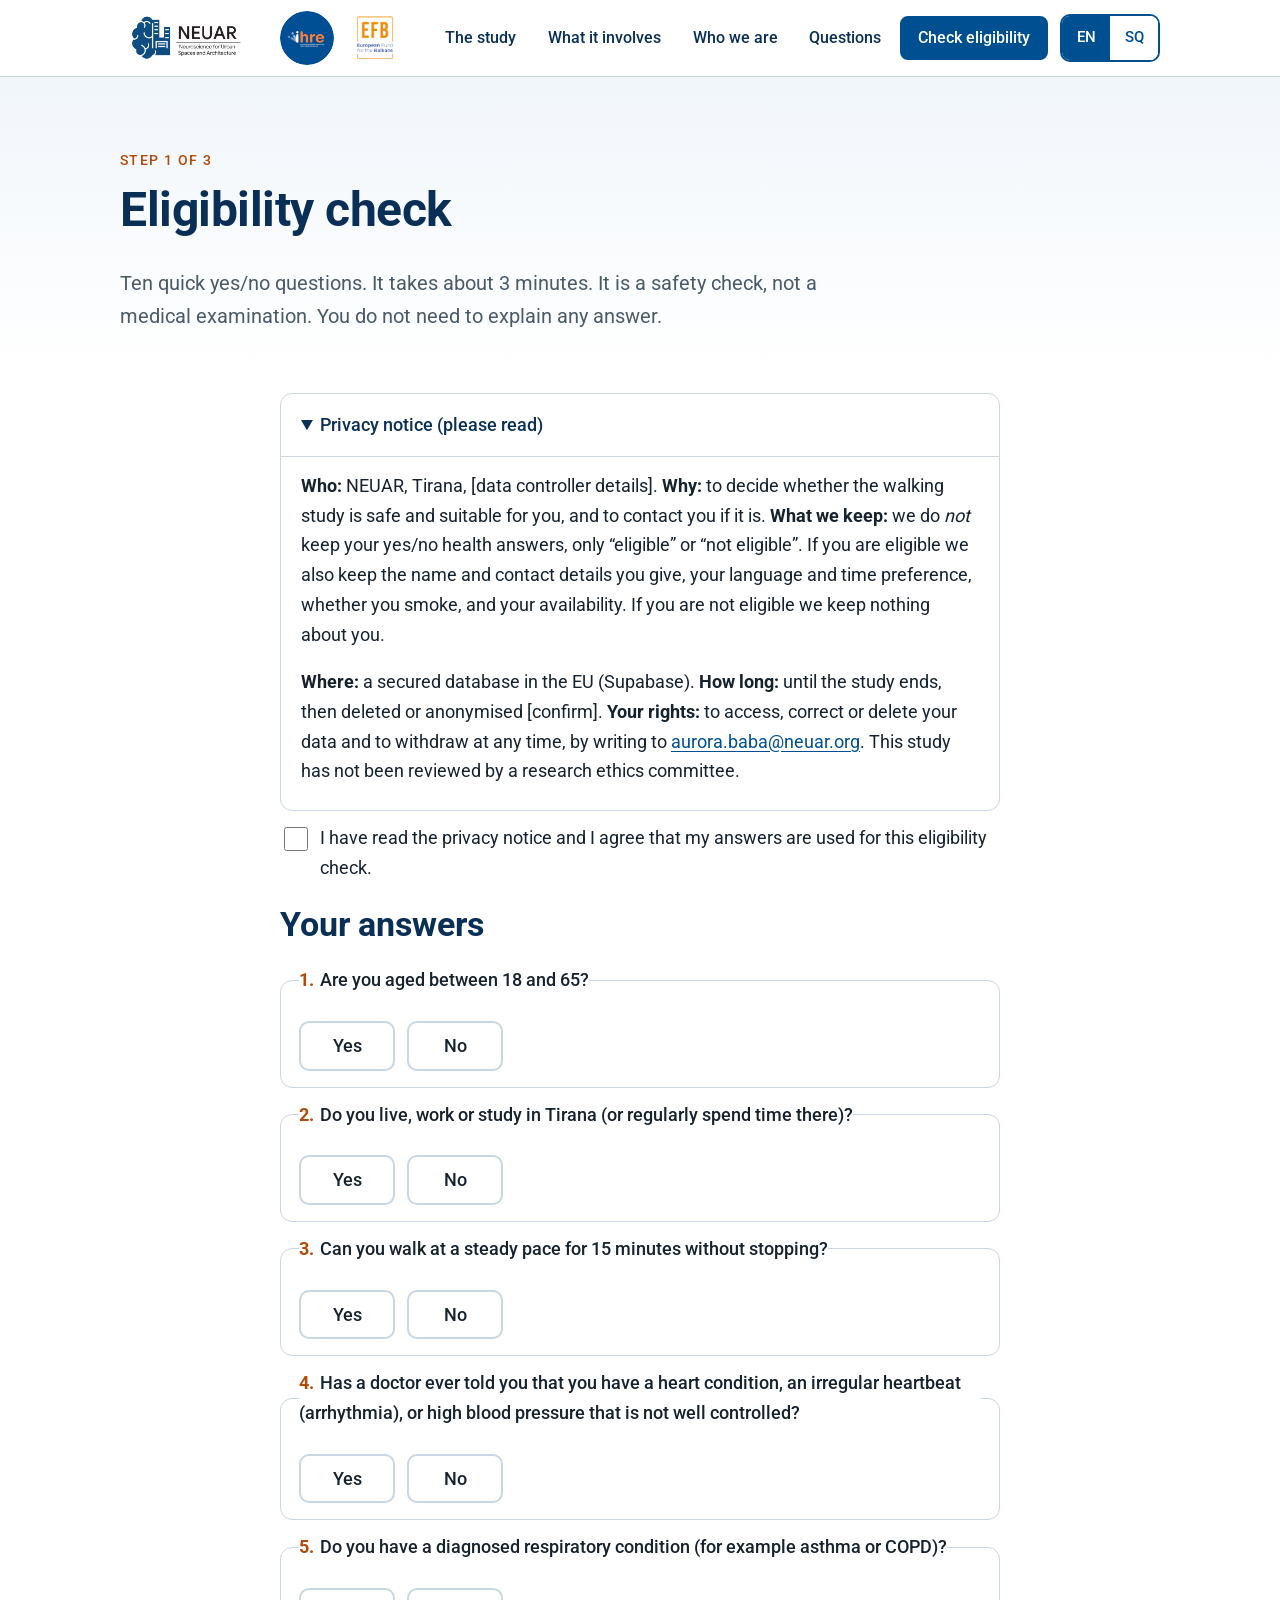
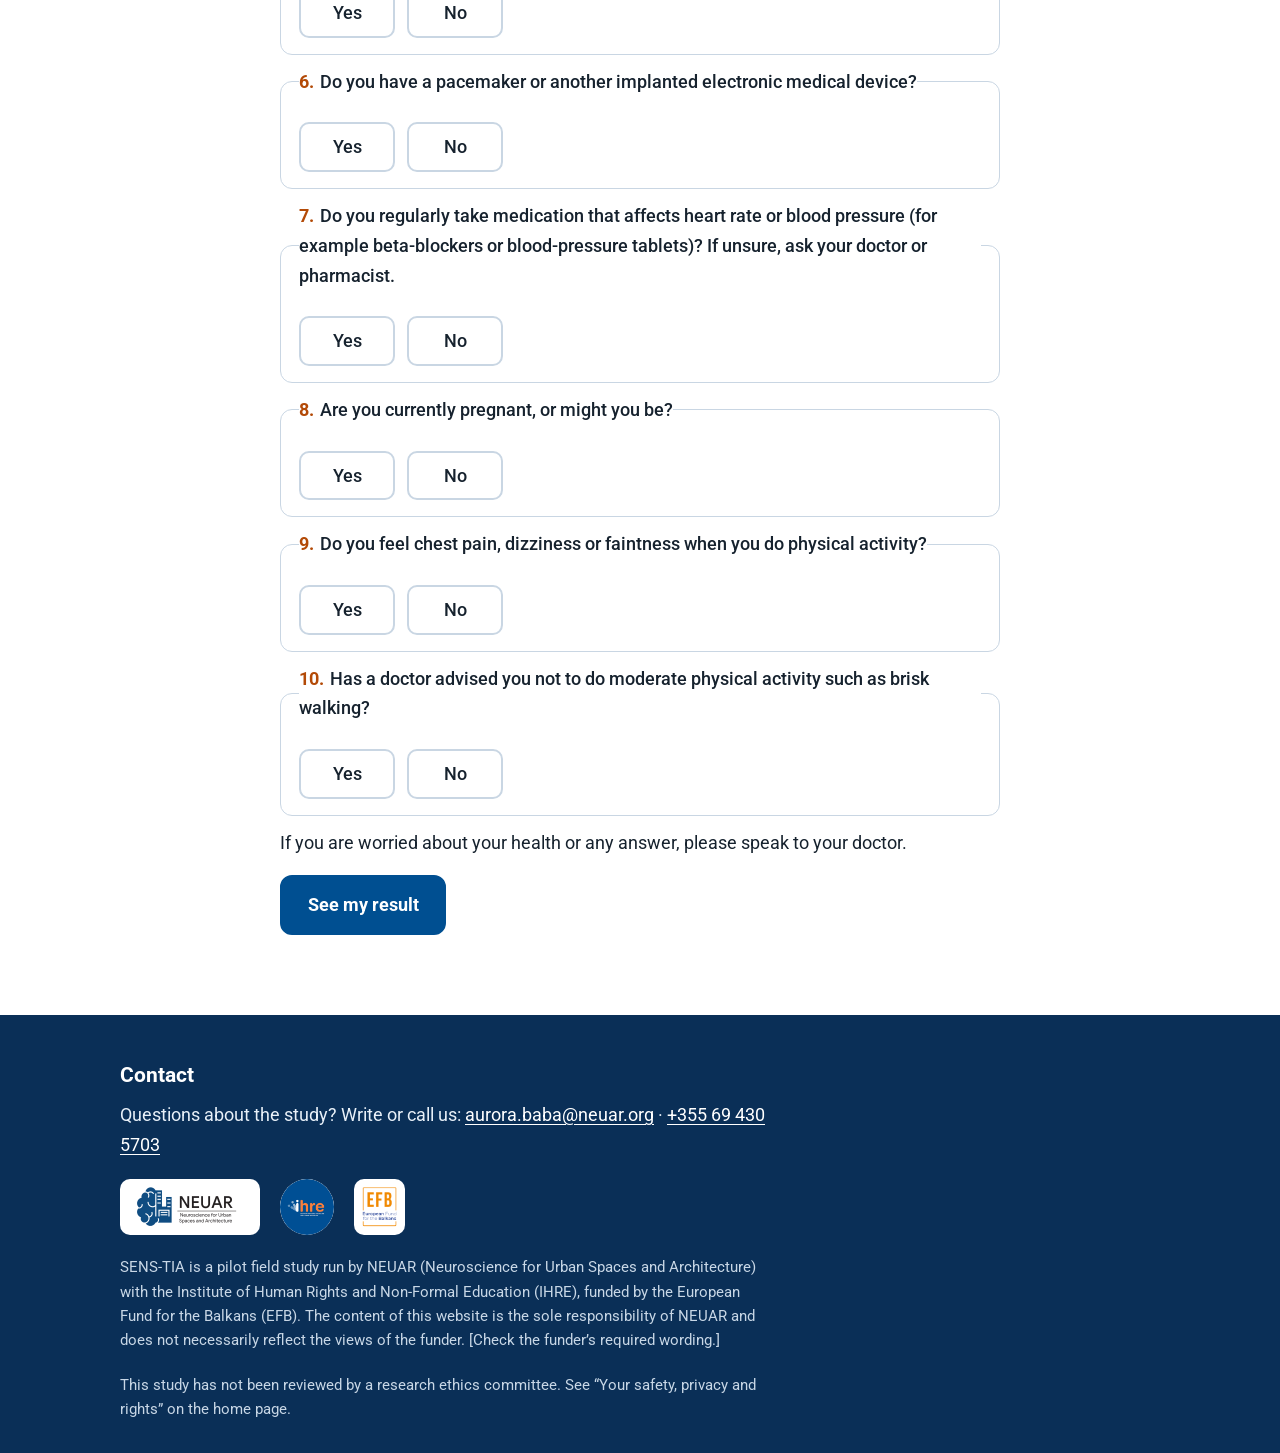
==== screening.html @ 5b1836ab "Add files via upload" ====
<!doctype html>
<html lang="en" data-lang="en">
<head>
<meta charset="utf-8">
<meta name="viewport" content="width=device-width, initial-scale=1">
<title data-en="Check eligibility | SENS-TIA" data-sq="Kontrolloni përshtatshmërinë | SENS-TIA">Check eligibility | SENS-TIA</title>
<meta name="description" content="A short, private eligibility check for the SENS-TIA walking study in Tirana.">
<meta name="theme-color" content="#004F91">
<meta property="og:title" content="Check eligibility | SENS-TIA"><meta property="og:description" content="A short, private eligibility check for the SENS-TIA walking study in Tirana."><meta property="og:image" content="assets/img/share.png">
<link rel="icon" href="assets/img/favicon.svg" type="image/svg+xml">
<link rel="preload" href="assets/fonts/roboto-latin-400-normal.woff2" as="font" type="font/woff2" crossorigin>
<link rel="stylesheet" href="assets/style.css">
</head><body>
<a class="skip" href="#main"><span lang="en" data-l="en">Skip to main content</span><span lang="sq" data-l="sq">Kalo te përmbajtja kryesore</span></a>
<header class="top">
 <div class="wrap">
  <div class="logos">
   <a href="index.html" aria-label="NEUAR, SENS-TIA home"><img src="assets/img/neuar.png" alt="NEUAR, Neuroscience for Urban Spaces and Architecture" width="140" height="48"></a>
   <img class="round" src="assets/img/ihre.png" alt="IHRE, Institute of Human Rights and Non-Formal Education" width="54" height="54">
   <img src="assets/img/efb.png" alt="EFB, European Fund for the Balkans" width="42" height="48">
  </div>
  <nav class="main" aria-label="Main">
   <a href="index.html#study"><span lang="en" data-l="en">The study</span><span lang="sq" data-l="sq">Studimi</span></a>
   <a href="index.html#involves"><span lang="en" data-l="en">What it involves</span><span lang="sq" data-l="sq">Çfarë përfshin</span></a>
   <a href="index.html#who"><span lang="en" data-l="en">Who we are</span><span lang="sq" data-l="sq">Kush jemi</span></a>
   <a href="index.html#faq"><span lang="en" data-l="en">Questions</span><span lang="sq" data-l="sq">Pyetje</span></a>
   <a class="btn" style="min-height:44px;padding:.4rem 1rem" href="screening.html" aria-current="page"><span lang="en" data-l="en">Check eligibility</span><span lang="sq" data-l="sq">Kontrollo përshtatshmërinë</span></a>
   <div class="lang" role="group" aria-label="Language / Gjuha"><button type="button" data-set="en" aria-pressed="true" lang="en">EN</button><button type="button" data-set="sq" aria-pressed="false" lang="sq">SQ</button></div>
  </nav>
 </div>
</header>
<main id="main">
<section class="hero" style="padding-bottom:20px"><div class="wrap">
 <p class="eyebrow"><span lang="en" data-l="en">Step 1 of 3</span><span lang="sq" data-l="sq">Hapi 1 nga 3</span></p>
 <h1><span lang="en" data-l="en">Eligibility check</span><span lang="sq" data-l="sq">Kontrolli i përshtatshmërisë</span></h1>
 <p class="lede"><span lang="en" data-l="en">Ten quick yes/no questions. It takes about 3 minutes. It is a safety check, not a medical examination. You do not need to explain any answer.</span><span lang="sq" data-l="sq">Dhjetë pyetje të shpejta po/jo. Zgjat rreth 3 minuta. Është kontroll sigurie, jo ekzaminim mjekësor. Nuk keni nevojë të shpjegoni asnjë përgjigje.</span></p>
</div></section>
<section style="padding-top:20px"><div class="wrap formbox">
 <p class="testmode" id="testmode" hidden><strong>TEST MODE</strong> · The database is not connected yet. Nothing is saved.</p>
 <details open><summary><span lang="en" data-l="en">Privacy notice (please read)</span><span lang="sq" data-l="sq">Njoftimi i privatësisë (ju lutemi lexojeni)</span></summary><div class="in"><div lang="en" data-l="en"><p><strong>Who:</strong> NEUAR, Tirana, [data controller details]. <strong>Why:</strong> to decide whether the walking study is safe and suitable for you, and to contact you if it is. <strong>What we keep:</strong> we do <em>not</em> keep your yes/no health answers, only “eligible” or “not eligible”. If you are eligible we also keep the name and contact details you give, your language and time preference, whether you smoke, and your availability. If you are not eligible we keep nothing about you.</p><p><strong>Where:</strong> a secured database in the EU (Supabase). <strong>How long:</strong> until the study ends, then deleted or anonymised [confirm]. <strong>Your rights:</strong> to access, correct or delete your data and to withdraw at any time, by writing to <a data-contact="CONTACT_EMAIL" href="#">[contact email]</a>. This study has not been reviewed by a research ethics committee.</p></div><div lang="sq" data-l="sq"><p><strong>Kush:</strong> NEUAR, Tiranë, [të dhënat e kontrolluesit]. <strong>Pse:</strong> për të vendosur nëse studimi është i sigurt dhe i përshtatshëm për ju dhe për t’ju kontaktuar nëse është. <strong>Çfarë ruajmë:</strong> <em>nuk</em> i ruajmë përgjigjet po/jo për shëndetin, vetëm “i përshtatshëm” ose “jo i përshtatshëm”. Nëse jeni i përshtatshëm ruajmë edhe emrin dhe kontaktin që jepni, gjuhën dhe orarin e preferuar, nëse pini duhan dhe disponueshmërinë. Nëse nuk jeni i përshtatshëm nuk ruajmë asgjë për ju.</p><p><strong>Ku:</strong> një bazë të dhënash e sigurt në BE (Supabase). <strong>Sa kohë:</strong> deri në fund të studimit, pastaj fshihen ose anonimizohen [konfirmoni]. <strong>Të drejtat tuaja:</strong> të aksesoni, korrigjoni ose fshini të dhënat dhe të tërhiqeni në çdo kohë, duke shkruar te <a data-contact="CONTACT_EMAIL" href="#">[email kontakti]</a>. Ky studim nuk është shqyrtuar nga një komitet etik kërkimor.</p></div></div></details>
 <div class="summary" id="summary" role="alert" tabindex="-1"><strong><span lang="en" data-l="en">Please fix the following:</span><span lang="sq" data-l="sq">Ju lutemi korrigjoni sa vijon:</span></strong><ul id="summary-list"></ul></div>
 <form id="screen" novalidate autocomplete="on">
  <div class="hp" aria-hidden="true"><label>Website<input type="text" id="website" name="website" tabindex="-1" autocomplete="off"></label></div>
  <div class="check"><input type="checkbox" id="consent"><label for="consent"><span lang="en" data-l="en">I have read the privacy notice and I agree that my answers are used for this eligibility check.</span><span lang="sq" data-l="sq">I kam lexuar njoftimin e privatësisë dhe jam dakord që përgjigjet e mia përdoren për këtë kontroll përshtatshmërie.</span></label></div>
  <div id="step1"><h2 style="margin-top:1.4rem"><span lang="en" data-l="en">Your answers</span><span lang="sq" data-l="sq">Përgjigjet tuaja</span></h2>
  <fieldset class="q" id="fq1"><legend><span class="n">1.</span><span lang="en" data-l="en">Are you aged between 18 and 65?</span><span lang="sq" data-l="sq">A jeni mes 18 dhe 65 vjeç?</span></legend>
 <div class="opts"><div class="opt"><input type="radio" id="q1y" name="q1" value="yes" required><label for="q1y"><span lang="en" data-l="en">Yes</span><span lang="sq" data-l="sq">Po</span></label></div>
 <div class="opt"><input type="radio" id="q1n" name="q1" value="no"><label for="q1n"><span lang="en" data-l="en">No</span><span lang="sq" data-l="sq">Jo</span></label></div></div></fieldset>
<fieldset class="q" id="fq2"><legend><span class="n">2.</span><span lang="en" data-l="en">Do you live, work or study in Tirana (or regularly spend time there)?</span><span lang="sq" data-l="sq">A jetoni, punoni ose studioni në Tiranë (ose kaloni rregullisht kohë aty)?</span></legend>
 <div class="opts"><div class="opt"><input type="radio" id="q2y" name="q2" value="yes" required><label for="q2y"><span lang="en" data-l="en">Yes</span><span lang="sq" data-l="sq">Po</span></label></div>
 <div class="opt"><input type="radio" id="q2n" name="q2" value="no"><label for="q2n"><span lang="en" data-l="en">No</span><span lang="sq" data-l="sq">Jo</span></label></div></div></fieldset>
<fieldset class="q" id="fq3"><legend><span class="n">3.</span><span lang="en" data-l="en">Can you walk at a steady pace for 15 minutes without stopping?</span><span lang="sq" data-l="sq">A mund të ecni me ritëm të qëndrueshëm për 15 minuta pa u ndalur?</span></legend>
 <div class="opts"><div class="opt"><input type="radio" id="q3y" name="q3" value="yes" required><label for="q3y"><span lang="en" data-l="en">Yes</span><span lang="sq" data-l="sq">Po</span></label></div>
 <div class="opt"><input type="radio" id="q3n" name="q3" value="no"><label for="q3n"><span lang="en" data-l="en">No</span><span lang="sq" data-l="sq">Jo</span></label></div></div></fieldset>
<fieldset class="q" id="fq4"><legend><span class="n">4.</span><span lang="en" data-l="en">Has a doctor ever told you that you have a heart condition, an irregular heartbeat (arrhythmia), or high blood pressure that is not well controlled?</span><span lang="sq" data-l="sq">A ju ka thënë ndonjëherë mjeku se keni sëmundje të zemrës, aritmi (rrahje të parregullta të zemrës) ose tension të lartë të gjakut që nuk kontrollohet mirë?</span></legend>
 <div class="opts"><div class="opt"><input type="radio" id="q4y" name="q4" value="yes" required><label for="q4y"><span lang="en" data-l="en">Yes</span><span lang="sq" data-l="sq">Po</span></label></div>
 <div class="opt"><input type="radio" id="q4n" name="q4" value="no"><label for="q4n"><span lang="en" data-l="en">No</span><span lang="sq" data-l="sq">Jo</span></label></div></div></fieldset>
<fieldset class="q" id="fq5"><legend><span class="n">5.</span><span lang="en" data-l="en">Do you have a diagnosed respiratory condition (for example asthma or COPD)?</span><span lang="sq" data-l="sq">A keni një gjendje të diagnostikuar të frymëmarrjes (p.sh. astmë ose BPOK)?</span></legend>
 <div class="opts"><div class="opt"><input type="radio" id="q5y" name="q5" value="yes" required><label for="q5y"><span lang="en" data-l="en">Yes</span><span lang="sq" data-l="sq">Po</span></label></div>
 <div class="opt"><input type="radio" id="q5n" name="q5" value="no"><label for="q5n"><span lang="en" data-l="en">No</span><span lang="sq" data-l="sq">Jo</span></label></div></div></fieldset>
<fieldset class="q" id="fq6"><legend><span class="n">6.</span><span lang="en" data-l="en">Do you have a pacemaker or another implanted electronic medical device?</span><span lang="sq" data-l="sq">A keni stimulues kardiak (pacemaker) ose pajisje tjetër elektronike mjekësore të implantuar?</span></legend>
 <div class="opts"><div class="opt"><input type="radio" id="q6y" name="q6" value="yes" required><label for="q6y"><span lang="en" data-l="en">Yes</span><span lang="sq" data-l="sq">Po</span></label></div>
 <div class="opt"><input type="radio" id="q6n" name="q6" value="no"><label for="q6n"><span lang="en" data-l="en">No</span><span lang="sq" data-l="sq">Jo</span></label></div></div></fieldset>
<fieldset class="q" id="fq7"><legend><span class="n">7.</span><span lang="en" data-l="en">Do you regularly take medication that affects heart rate or blood pressure (for example beta-blockers or blood-pressure tablets)? If unsure, ask your doctor or pharmacist.</span><span lang="sq" data-l="sq">A merrni rregullisht ilaçe që ndikojnë në ritmin e zemrës ose në tension (p.sh. beta-bllokues ose tableta për tension)? Nëse nuk jeni të sigurt, pyesni mjekun ose farmacistin.</span></legend>
 <div class="opts"><div class="opt"><input type="radio" id="q7y" name="q7" value="yes" required><label for="q7y"><span lang="en" data-l="en">Yes</span><span lang="sq" data-l="sq">Po</span></label></div>
 <div class="opt"><input type="radio" id="q7n" name="q7" value="no"><label for="q7n"><span lang="en" data-l="en">No</span><span lang="sq" data-l="sq">Jo</span></label></div></div></fieldset>
<fieldset class="q" id="fq8"><legend><span class="n">8.</span><span lang="en" data-l="en">Are you currently pregnant, or might you be?</span><span lang="sq" data-l="sq">A jeni shtatzënë aktualisht, ose mund të jeni?</span></legend>
 <div class="opts"><div class="opt"><input type="radio" id="q8y" name="q8" value="yes" required><label for="q8y"><span lang="en" data-l="en">Yes</span><span lang="sq" data-l="sq">Po</span></label></div>
 <div class="opt"><input type="radio" id="q8n" name="q8" value="no"><label for="q8n"><span lang="en" data-l="en">No</span><span lang="sq" data-l="sq">Jo</span></label></div></div></fieldset>
<fieldset class="q" id="fq9"><legend><span class="n">9.</span><span lang="en" data-l="en">Do you feel chest pain, dizziness or faintness when you do physical activity?</span><span lang="sq" data-l="sq">A ndieni dhimbje në gjoks, marramendje ose humbje ndjenjash gjatë aktivitetit fizik?</span></legend>
 <div class="opts"><div class="opt"><input type="radio" id="q9y" name="q9" value="yes" required><label for="q9y"><span lang="en" data-l="en">Yes</span><span lang="sq" data-l="sq">Po</span></label></div>
 <div class="opt"><input type="radio" id="q9n" name="q9" value="no"><label for="q9n"><span lang="en" data-l="en">No</span><span lang="sq" data-l="sq">Jo</span></label></div></div></fieldset>
<fieldset class="q" id="fq10"><legend><span class="n">10.</span><span lang="en" data-l="en">Has a doctor advised you not to do moderate physical activity such as brisk walking?</span><span lang="sq" data-l="sq">A ju ka këshilluar mjeku të mos bëni aktivitet fizik të moderuar, si ecja e shpejtë?</span></legend>
 <div class="opts"><div class="opt"><input type="radio" id="q10y" name="q10" value="yes" required><label for="q10y"><span lang="en" data-l="en">Yes</span><span lang="sq" data-l="sq">Po</span></label></div>
 <div class="opt"><input type="radio" id="q10n" name="q10" value="no"><label for="q10n"><span lang="en" data-l="en">No</span><span lang="sq" data-l="sq">Jo</span></label></div></div></fieldset>
  <p><span lang="en" data-l="en">If you are worried about your health or any answer, please speak to your doctor.</span><span lang="sq" data-l="sq">Nëse jeni të shqetësuar për shëndetin tuaj ose për ndonjë përgjigje, flisni me mjekun tuaj.</span></p>
  <button type="button" class="btn" id="go1"><span lang="en" data-l="en">See my result</span><span lang="sq" data-l="sq">Shiko rezultatin tim</span></button></div>

  <div id="step2" hidden>
   <hr style="border:0;border-top:1px solid var(--line);margin:2rem 0">
   <p class="eyebrow"><span lang="en" data-l="en">Step 2 of 3</span><span lang="sq" data-l="sq">Hapi 2 nga 3</span></p>
   <h2><span lang="en" data-l="en">Good news: you may be eligible</span><span lang="sq" data-l="sq">Lajm i mirë: mund të jeni i përshtatshëm</span></h2>
   <p><span lang="en" data-l="en">Please leave your details so we can send you the information sheet and consent form. You are not committing to anything yet.</span><span lang="sq" data-l="sq">Ju lutemi lini të dhënat tuaja që t’ju dërgojmë fletën e informacionit dhe formularin e pëlqimit. Nuk keni marrë ende asnjë angazhim.</span></p>
   <div class="field"><label class="l" for="name"><span lang="en" data-l="en">Your name</span><span lang="sq" data-l="sq">Emri juaj</span></label><input type="text" id="name" name="name" autocomplete="name"></div>
   <div class="field"><label class="l" for="email"><span lang="en" data-l="en">Email</span><span lang="sq" data-l="sq">Email</span></label><span class="hint"><span lang="en" data-l="en">Email or phone is enough; both is better.</span><span lang="sq" data-l="sq">Mjafton email ose telefon; të dyja është më mirë.</span></span><input type="email" id="email" name="email" autocomplete="email"></div>
   <div class="field"><label class="l" for="phone"><span lang="en" data-l="en">Phone (optional if you gave an email)</span><span lang="sq" data-l="sq">Telefon (opsional nëse dhatë email)</span></label><input type="tel" id="phone" name="phone" autocomplete="tel"></div>
   <div class="field"><label class="l" for="language"><span lang="en" data-l="en">Language for materials and instructions</span><span lang="sq" data-l="sq">Gjuha e materialeve dhe udhëzimeve</span></label><select id="language" name="language"><option value="sq">Shqip</option><option value="en">English</option></select></div>
   <div class="field"><label class="l" for="time_pref"><span lang="en" data-l="en">Which time of day suits you best?</span><span lang="sq" data-l="sq">Cila pjesë e ditës ju përshtatet më mirë?</span></label><select id="time_pref" name="time_pref"><option value="morning"><span lang="en" data-l="en">Morning</span><span lang="sq" data-l="sq">Mëngjes</span></option><option value="midday"><span lang="en" data-l="en">Midday</span><span lang="sq" data-l="sq">Mesditë</span></option><option value="afternoon"><span lang="en" data-l="en">Afternoon</span><span lang="sq" data-l="sq">Pasdite</span></option></select></div>
   <fieldset class="q"><legend><span lang="en" data-l="en">Do you currently smoke (including vaping)? For information only; it does not exclude you.</span><span lang="sq" data-l="sq">A pini duhan aktualisht (përfshirë cigaren elektronike)? Vetëm për informim; nuk ju përjashton.</span></legend>
    <div class="opts"><div class="opt"><input type="radio" id="smy" name="smoker" value="yes"><label for="smy"><span lang="en" data-l="en">Yes</span><span lang="sq" data-l="sq">Po</span></label></div><div class="opt"><input type="radio" id="smn" name="smoker" value="no"><label for="smn"><span lang="en" data-l="en">No</span><span lang="sq" data-l="sq">Jo</span></label></div></div></fieldset>
   <fieldset class="q"><legend><span lang="en" data-l="en">Which days can you usually attend? (tick any)</span><span lang="sq" data-l="sq">Cilat ditë mund të vini zakonisht? (shënoni cilat të doni)</span></legend>
    <div class="opts"><div class="opt"><input type="checkbox" id="av0" name="avail" value="Mon-Fri"><label for="av0"><span lang="en" data-l="en">Mon–Fri</span><span lang="sq" data-l="sq">Hën–Pre</span></label></div><div class="opt"><input type="checkbox" id="av1" name="avail" value="Sat"><label for="av1"><span lang="en" data-l="en">Sat</span><span lang="sq" data-l="sq">Sht</span></label></div><div class="opt"><input type="checkbox" id="av2" name="avail" value="Sun"><label for="av2"><span lang="en" data-l="en">Sun</span><span lang="sq" data-l="sq">Die</span></label></div></div></fieldset>
   <div class="field"><label class="l" for="availnote"><span lang="en" data-l="en">Anything else about your availability (optional)</span><span lang="sq" data-l="sq">Diçka tjetër për disponueshmërinë (opsionale)</span></label><input type="text" id="availnote" maxlength="200"></div>
   <div class="check"><input type="checkbox" id="contactok"><label for="contactok"><span lang="en" data-l="en">I agree that NEUAR may contact me about this study using the details above.</span><span lang="sq" data-l="sq">Jam dakord që NEUAR të më kontaktojë për këtë studim me të dhënat e mësipërme.</span></label></div>
   <button type="submit" class="btn accent" id="send"><span lang="en" data-l="en">Send my details</span><span lang="sq" data-l="sq">Dërgo të dhënat e mia</span></button>
  </div>
 </form>

 <div class="result ok" id="res-ok" role="status"><h2><span lang="en" data-l="en">Thank you, you may be eligible</span><span lang="sq" data-l="sq">Faleminderit, mund të jeni i përshtatshëm</span></h2>
  <div lang="en" data-l="en"><p>We will contact you within [2–3 days] with the participant information sheet and the consent form. Please read them carefully; you can ask us anything. Nothing starts until you have given consent.</p><p>If you do not hear from us, write to <a data-contact="CONTACT_EMAIL" href="#">[contact email]</a>.</p></div><div lang="sq" data-l="sq"><p>Do t’ju kontaktojmë brenda [2–3 ditësh] me fletën e informacionit dhe formularin e pëlqimit. Lexojini me kujdes; mund të na pyesni çfarëdo. Asgjë nuk fillon pa dhënë pëlqimin.</p><p>Nëse nuk merrni lajm nga ne, shkruani te <a data-contact="CONTACT_EMAIL" href="#">[email kontakti]</a>.</p></div></div>
 <div class="result no" id="res-no" role="status"><h2><span lang="en" data-l="en">Thank you for your interest</span><span lang="sq" data-l="sq">Faleminderit për interesimin</span></h2>
  <div lang="en" data-l="en"><p>Based on the study criteria we cannot include you in this particular study. This is not a medical judgement and does not mean anything is wrong. If you have any health concerns, please speak to your doctor. Follow NEUAR for the results and the public workshop.</p><p><a class="btn ghost" href="index.html">Back to the home page</a></p></div><div lang="sq" data-l="sq"><p>Bazuar në kriteret e studimit nuk mund t’ju përfshijmë në këtë studim. Nuk është gjykim mjekësor dhe nuk do të thotë se diçka nuk shkon. Nëse keni shqetësime shëndetësore, flisni me mjekun tuaj. Ndiqni NEUAR për rezultatet dhe punëtorinë publike.</p><p><a class="btn ghost" href="index.html">Kthehu në faqen kryesore</a></p></div></div>
 <div class="result no" id="res-err" role="alert" style="border-color:var(--err);background:var(--err-bg)"><h2><span lang="en" data-l="en">Something went wrong</span><span lang="sq" data-l="sq">Diçka shkoi keq</span></h2>
  <p><span lang="en" data-l="en">We could not save your details. Please try again, or write to us at</span><span lang="sq" data-l="sq">Nuk arritëm t’i ruajmë të dhënat tuaja. Provoni përsëri ose na shkruani te</span> <a data-contact="CONTACT_EMAIL" href="#">[contact email]</a>.</p><p><button class="btn" type="button" onclick="location.reload()"><span lang="en" data-l="en">Try again</span><span lang="sq" data-l="sq">Provo përsëri</span></button></p></div>
</div></section>
</main><footer>
 <div class="wrap">
  <h2><span lang="en" data-l="en">Contact</span><span lang="sq" data-l="sq">Kontakt</span></h2>
  <p><span lang="en" data-l="en">Questions about the study? Write or call us:</span><span lang="sq" data-l="sq">Pyetje për studimin? Shkruani ose na telefononi:</span>
   <a data-contact="CONTACT_EMAIL" href="#">[contact email]</a><span data-optional="CONTACT_PHONE"> · <a data-contact="CONTACT_PHONE" href="#">[phone]</a></span></p>
  <div class="logos" style="margin-top:20px">
   <img src="assets/img/neuar.png" alt="NEUAR" width="140" height="48">
   <img class="round" src="assets/img/ihre.png" alt="IHRE" width="56" height="56">
   <img src="assets/img/efb.png" alt="European Fund for the Balkans" width="50" height="56">
  </div>
  <small><span lang="en" data-l="en">SENS-TIA is a pilot field study run by NEUAR (Neuroscience for Urban Spaces and Architecture) with the Institute of Human Rights and Non-Formal Education (IHRE), funded by the European Fund for the Balkans (EFB). The content of this website is the sole responsibility of NEUAR and does not necessarily reflect the views of the funder. [Check the funder’s required wording.]</span><span lang="sq" data-l="sq">SENS-TIA është një studim pilot në terren i zhvilluar nga NEUAR (Neuroscience for Urban Spaces and Architecture) me Institutin e të Drejtave të Njeriut dhe Arsimit Joformal (IHRE), i financuar nga Fondi Evropian për Ballkanin (EFB). Përmbajtja e kësaj faqeje është përgjegjësi vetëm e NEUAR dhe nuk pasqyron domosdoshmërisht qëndrimet e financuesit. [Kontrolloni formulimin e kërkuar nga financuesi.]</span></small>
  <small><span lang="en" data-l="en">This study has not been reviewed by a research ethics committee. See “Your safety, privacy and rights” on the home page.</span><span lang="sq" data-l="sq">Ky studim nuk është shqyrtuar nga një komitet etik kërkimor. Shihni “Siguria, privatësia dhe të drejtat tuaja” në faqen kryesore.</span></small>
 </div>
</footer>
<script src="assets/config.js"></script>
<script src="assets/app.js"></script>
</body></html>
---- assets/style.css ----
/* Roboto, self-hosted (open source, Apache 2.0) */
@font-face{font-family:Roboto;font-weight:400;font-style:normal;font-display:swap;src:url(fonts/roboto-latin-ext-400-normal.woff2) format("woff2");unicode-range:U+0100-02BA,U+02BD-02C5,U+02C7-02CC,U+02CE-02D7,U+02DD-02FF,U+0304,U+0308,U+0329,U+1D00-1DBF,U+1E00-1E9F,U+1EF2-1EFF,U+2020,U+20A0-20AB,U+20AD-20C0,U+2113,U+2C60-2C7F,U+A720-A7FF}
@font-face{font-family:Roboto;font-weight:400;font-style:normal;font-display:swap;src:url(fonts/roboto-latin-400-normal.woff2) format("woff2");unicode-range:U+0000-00FF,U+0131,U+0152-0153,U+02BB-02BC,U+02C6,U+02DA,U+02DC,U+0304,U+0308,U+0329,U+2000-206F,U+20AC,U+2122,U+2191,U+2193,U+2212,U+2215,U+FEFF,U+FFFD}
@font-face{font-family:Roboto;font-weight:500;font-style:normal;font-display:swap;src:url(fonts/roboto-latin-ext-500-normal.woff2) format("woff2");unicode-range:U+0100-02BA,U+02BD-02C5,U+02C7-02CC,U+02CE-02D7,U+02DD-02FF,U+0304,U+0308,U+0329,U+1D00-1DBF,U+1E00-1E9F,U+1EF2-1EFF,U+2020,U+20A0-20AB,U+20AD-20C0,U+2113,U+2C60-2C7F,U+A720-A7FF}
@font-face{font-family:Roboto;font-weight:500;font-style:normal;font-display:swap;src:url(fonts/roboto-latin-500-normal.woff2) format("woff2");unicode-range:U+0000-00FF,U+0131,U+0152-0153,U+02BB-02BC,U+02C6,U+02DA,U+02DC,U+0304,U+0308,U+0329,U+2000-206F,U+20AC,U+2122,U+2191,U+2193,U+2212,U+2215,U+FEFF,U+FFFD}
@font-face{font-family:Roboto;font-weight:700;font-style:normal;font-display:swap;src:url(fonts/roboto-latin-ext-700-normal.woff2) format("woff2");unicode-range:U+0100-02BA,U+02BD-02C5,U+02C7-02CC,U+02CE-02D7,U+02DD-02FF,U+0304,U+0308,U+0329,U+1D00-1DBF,U+1E00-1E9F,U+1EF2-1EFF,U+2020,U+20A0-20AB,U+20AD-20C0,U+2113,U+2C60-2C7F,U+A720-A7FF}
@font-face{font-family:Roboto;font-weight:700;font-style:normal;font-display:swap;src:url(fonts/roboto-latin-700-normal.woff2) format("woff2");unicode-range:U+0000-00FF,U+0131,U+0152-0153,U+02BB-02BC,U+02C6,U+02DA,U+02DC,U+0304,U+0308,U+0329,U+2000-206F,U+20AC,U+2122,U+2191,U+2193,U+2212,U+2215,U+FEFF,U+FFFD}

:root{
  --blue-900:#0A2F57;   /* headings, footer */
  --blue-700:#004F91;   /* IHRE / NEUAR blue: links, buttons (white on it = 8.9:1) */
  --blue-100:#DCE9F6;
  --blue-50:#F1F6FB;
  --orange-500:#F68037; /* IHRE orange: decoration only, not for text on white */
  --orange-700:#B34A07; /* orange for text on white (5.6:1) */
  --orange-50:#FFF3EA;
  --ink:#16222E;        /* body text (15:1) */
  --muted:#4A5A6A;      /* secondary text (7:1) */
  --line:#C9D6E3;
  --white:#fff;
  --ok:#0B6B3A; --ok-bg:#E7F5EC;
  --err:#A31515; --err-bg:#FDECEC;
  --radius:14px;
  --maxw:1080px;
}
*{box-sizing:border-box}
html{scroll-behavior:smooth;scroll-padding-top:120px;-webkit-text-size-adjust:100%}
@media (prefers-reduced-motion:reduce){html{scroll-behavior:auto}*{animation:none!important;transition:none!important}}
body{margin:0;font-family:Roboto,system-ui,-apple-system,"Segoe UI",Arial,sans-serif;font-size:1.125rem;line-height:1.65;color:var(--ink);background:var(--white)}
h1,h2,h3{color:var(--blue-900);line-height:1.2;margin:0 0 .6em;font-weight:700}
h1{font-size:clamp(2rem,5vw,3rem);letter-spacing:-.01em}
h2{font-size:clamp(1.55rem,3.2vw,2.1rem)}
h3{font-size:1.25rem}
p{margin:0 0 1em;max-width:68ch}
a{color:var(--blue-700);text-underline-offset:3px}
a:hover{color:var(--blue-900)}
:focus-visible{outline:3px solid var(--orange-500);outline-offset:3px;border-radius:4px}
.skip{position:absolute;left:-999px;top:0;background:var(--blue-900);color:#fff;padding:.8rem 1.1rem;z-index:100}
.skip:focus{left:8px;top:8px}
.wrap{max-width:var(--maxw);margin:0 auto;padding:0 20px}
section{padding:clamp(40px,7vw,80px) 0}
.alt{background:var(--blue-50)}
.eyebrow{font-weight:500;text-transform:uppercase;letter-spacing:.1em;font-size:.85rem;color:var(--orange-700);margin:0 0 .6rem}

/* language switching */
html[data-lang="en"] [data-l="sq"],html[data-lang="sq"] [data-l="en"]{display:none!important}

/* header */
header.top{border-bottom:1px solid var(--line);background:#fff;position:relative;z-index:50}
@media (min-width:821px){header.top{position:sticky;top:0}}
.top .wrap{display:flex;align-items:center;gap:20px;min-height:76px;flex-wrap:wrap;padding-top:8px;padding-bottom:8px}
.logos{display:flex;align-items:center;gap:20px}
.logos img{display:block;height:48px;width:auto}
.logos img.round{height:54px;width:54px;border-radius:50%}
nav.main{margin-left:auto;display:flex;align-items:center;gap:6px;flex-wrap:wrap}
nav.main a{padding:.55rem .8rem;border-radius:8px;text-decoration:none;color:var(--blue-900);font-weight:500;font-size:1rem}
nav.main a:hover{background:var(--blue-50)}
nav.main a.btn,nav.main a.btn:hover{color:#fff}
nav.main a.btn:hover{background:var(--blue-900)}
.lang{display:flex;border:2px solid var(--blue-700);border-radius:10px;overflow:hidden;margin-left:6px}
.lang button{font:inherit;font-weight:500;font-size:.95rem;min-width:48px;min-height:44px;border:0;background:#fff;color:var(--blue-700);cursor:pointer}
.lang button[aria-pressed="true"]{background:var(--blue-700);color:#fff}

/* buttons */
.btn{display:inline-flex;align-items:center;justify-content:center;gap:.5rem;min-height:52px;padding:.8rem 1.6rem;border-radius:12px;border:2px solid var(--blue-700);background:var(--blue-700);color:#fff;font:inherit;font-weight:700;text-decoration:none;cursor:pointer}
.btn:hover{background:var(--blue-900);border-color:var(--blue-900);color:#fff}
.btn.ghost{background:#fff;color:var(--blue-700)}
.btn.ghost:hover{background:var(--blue-50);color:var(--blue-900)}
.btn.accent{background:var(--orange-500);border-color:var(--orange-500);color:var(--blue-900)}
.btn.accent:hover{background:#ff9550;border-color:#ff9550;color:var(--blue-900)}
.btns{display:flex;gap:14px;flex-wrap:wrap;margin-top:1.4rem}

/* hero */
.hero{background:linear-gradient(180deg,var(--blue-50),#fff);padding-top:clamp(36px,6vw,72px)}
.hero .grid{display:grid;grid-template-columns:1.1fr .9fr;gap:40px;align-items:center}
.lede{font-size:1.25rem;color:var(--muted)}
.facts{display:flex;gap:10px;flex-wrap:wrap;list-style:none;padding:0;margin:1.4rem 0 0}
.facts li{background:#fff;border:1px solid var(--line);border-radius:999px;padding:.35rem .9rem;font-size:.95rem;color:var(--blue-900);font-weight:500}
.hero svg{width:100%;height:auto;display:block}

/* cards and grids */
.cards{display:grid;grid-template-columns:repeat(auto-fit,minmax(240px,1fr));gap:20px;margin-top:1.6rem}
.card{background:#fff;border:1px solid var(--line);border-radius:var(--radius);padding:24px;border-top:5px solid var(--blue-700)}
.card.o{border-top-color:var(--orange-500)}
.card h3{margin-bottom:.4em}
.card p{margin-bottom:0;color:var(--ink)}
.card svg{width:56px;height:56px;margin-bottom:12px}
.steps{list-style:none;counter-reset:s;padding:0;margin:1.6rem 0 0;display:grid;gap:14px}
.steps li{counter-increment:s;display:grid;grid-template-columns:48px 1fr;gap:16px;align-items:start;background:#fff;border:1px solid var(--line);border-radius:var(--radius);padding:16px 20px}
.steps li::before{content:counter(s);display:grid;place-items:center;width:44px;height:44px;border-radius:50%;background:var(--blue-700);color:#fff;font-weight:700}
.steps strong{color:var(--blue-900)}
.partners{display:grid;grid-template-columns:repeat(auto-fit,minmax(280px,1fr));gap:22px;margin-top:1.6rem}
.partner{background:#fff;border:1px solid var(--line);border-radius:var(--radius);padding:24px;display:flex;flex-direction:column;gap:12px}
.partner img{height:84px;width:auto;align-self:flex-start}
.partner img.round{width:84px;border-radius:50%}
.partner p{margin:0}
.notice{border-left:6px solid var(--orange-500);background:var(--orange-50);padding:18px 22px;border-radius:0 var(--radius) var(--radius) 0;max-width:80ch}
.notice p:last-child{margin-bottom:0}
details{background:#fff;border:1px solid var(--line);border-radius:12px;margin:0 0 12px;max-width:80ch}
summary{cursor:pointer;padding:16px 20px;font-weight:500;color:var(--blue-900);min-height:48px}
details[open] summary{border-bottom:1px solid var(--line)}
details .in{padding:14px 20px 6px}
.docs{display:grid;grid-template-columns:repeat(auto-fit,minmax(260px,1fr));gap:16px;margin-top:1.2rem}
.doc{display:block;background:#fff;border:1px solid var(--line);border-radius:12px;padding:18px 20px;text-decoration:none;color:var(--ink)}
.doc:hover{border-color:var(--blue-700);background:var(--blue-50)}
.doc strong{display:block;color:var(--blue-700);margin-bottom:4px}
.doc span{font-size:.95rem;color:var(--muted)}

/* form */
.formbox{max-width:760px}
fieldset{border:0;padding:0;margin:0 0 22px}
.q{background:#fff;border:1px solid var(--line);border-radius:12px;padding:16px 18px;margin-bottom:12px}
.q legend{padding:0;font-weight:500;color:var(--ink);margin-bottom:10px}
.q .n{color:var(--orange-700);font-weight:700;margin-right:6px}
.opts{display:flex;gap:12px;flex-wrap:wrap}
.opt{position:relative}
.opt input{position:absolute;opacity:0;inset:0;width:100%;height:100%;margin:0;cursor:pointer}
.opt label{display:inline-flex;align-items:center;gap:.5rem;min-height:48px;min-width:96px;padding:.5rem 1.1rem;border:2px solid var(--line);border-radius:10px;background:#fff;cursor:pointer;font-weight:500;justify-content:center}
.opt input:checked+label{border-color:var(--blue-700);background:var(--blue-100);color:var(--blue-900)}
.opt input:focus-visible+label{outline:3px solid var(--orange-500);outline-offset:2px}
.field{margin-bottom:18px}
.field label.l{display:block;font-weight:500;margin-bottom:6px;color:var(--blue-900)}
.field .hint{display:block;font-size:.95rem;color:var(--muted);margin-bottom:6px}
input[type=text],input[type=email],input[type=tel],select,textarea{width:100%;font:inherit;padding:.75rem .9rem;border:2px solid #7E92A6;border-radius:10px;background:#fff;color:var(--ink);min-height:50px}
input:focus,select:focus,textarea:focus{border-color:var(--blue-700);outline:3px solid var(--blue-100)}
.check{display:grid;grid-template-columns:28px 1fr;gap:12px;align-items:start;margin:12px 0}
.check input{width:24px;height:24px;margin-top:4px;accent-color:var(--blue-700)}
.err{color:var(--err);font-weight:500;margin:.4rem 0 0;display:none}
.invalid .err{display:block}
.invalid{outline:2px solid var(--err);outline-offset:3px;border-radius:10px}
.summary{display:none;background:var(--err-bg);border:2px solid var(--err);border-radius:12px;padding:16px 20px;margin-bottom:20px;color:#5c0b0b}
.summary.on{display:block}
.summary a{color:#5c0b0b;font-weight:500}
.result{display:none;border-radius:var(--radius);padding:24px 26px;margin-top:22px;max-width:760px}
.result.on{display:block}
.result.ok{background:var(--ok-bg);border:2px solid var(--ok)}
.result.no{background:var(--blue-50);border:2px solid var(--blue-700)}
.result h2{font-size:1.6rem}
.testmode{background:var(--orange-50);border:2px dashed var(--orange-700);padding:10px 14px;border-radius:10px;margin:0 0 18px;font-size:.95rem}
.hp{position:absolute;left:-9999px;width:1px;height:1px;overflow:hidden}

footer{background:var(--blue-900);color:#E8F0F8;padding:48px 0 32px}
footer a{color:#fff}
footer .logos img{background:#fff;border-radius:10px;padding:6px;height:56px}
footer .logos img.round{padding:0;height:56px}
footer small{display:block;margin-top:20px;color:#C8D7E6;max-width:80ch;line-height:1.6;font-size:.95rem}
footer h2{color:#fff;font-size:1.3rem}

@media (max-width:820px){
  .hero .grid{grid-template-columns:1fr}
  .top .wrap{gap:10px}
  nav.main{margin-left:0;width:100%}
  .logos img{height:40px}.logos img.round{height:44px;width:44px}
}
@media print{header.top,nav,.btns,.lang{display:none}}
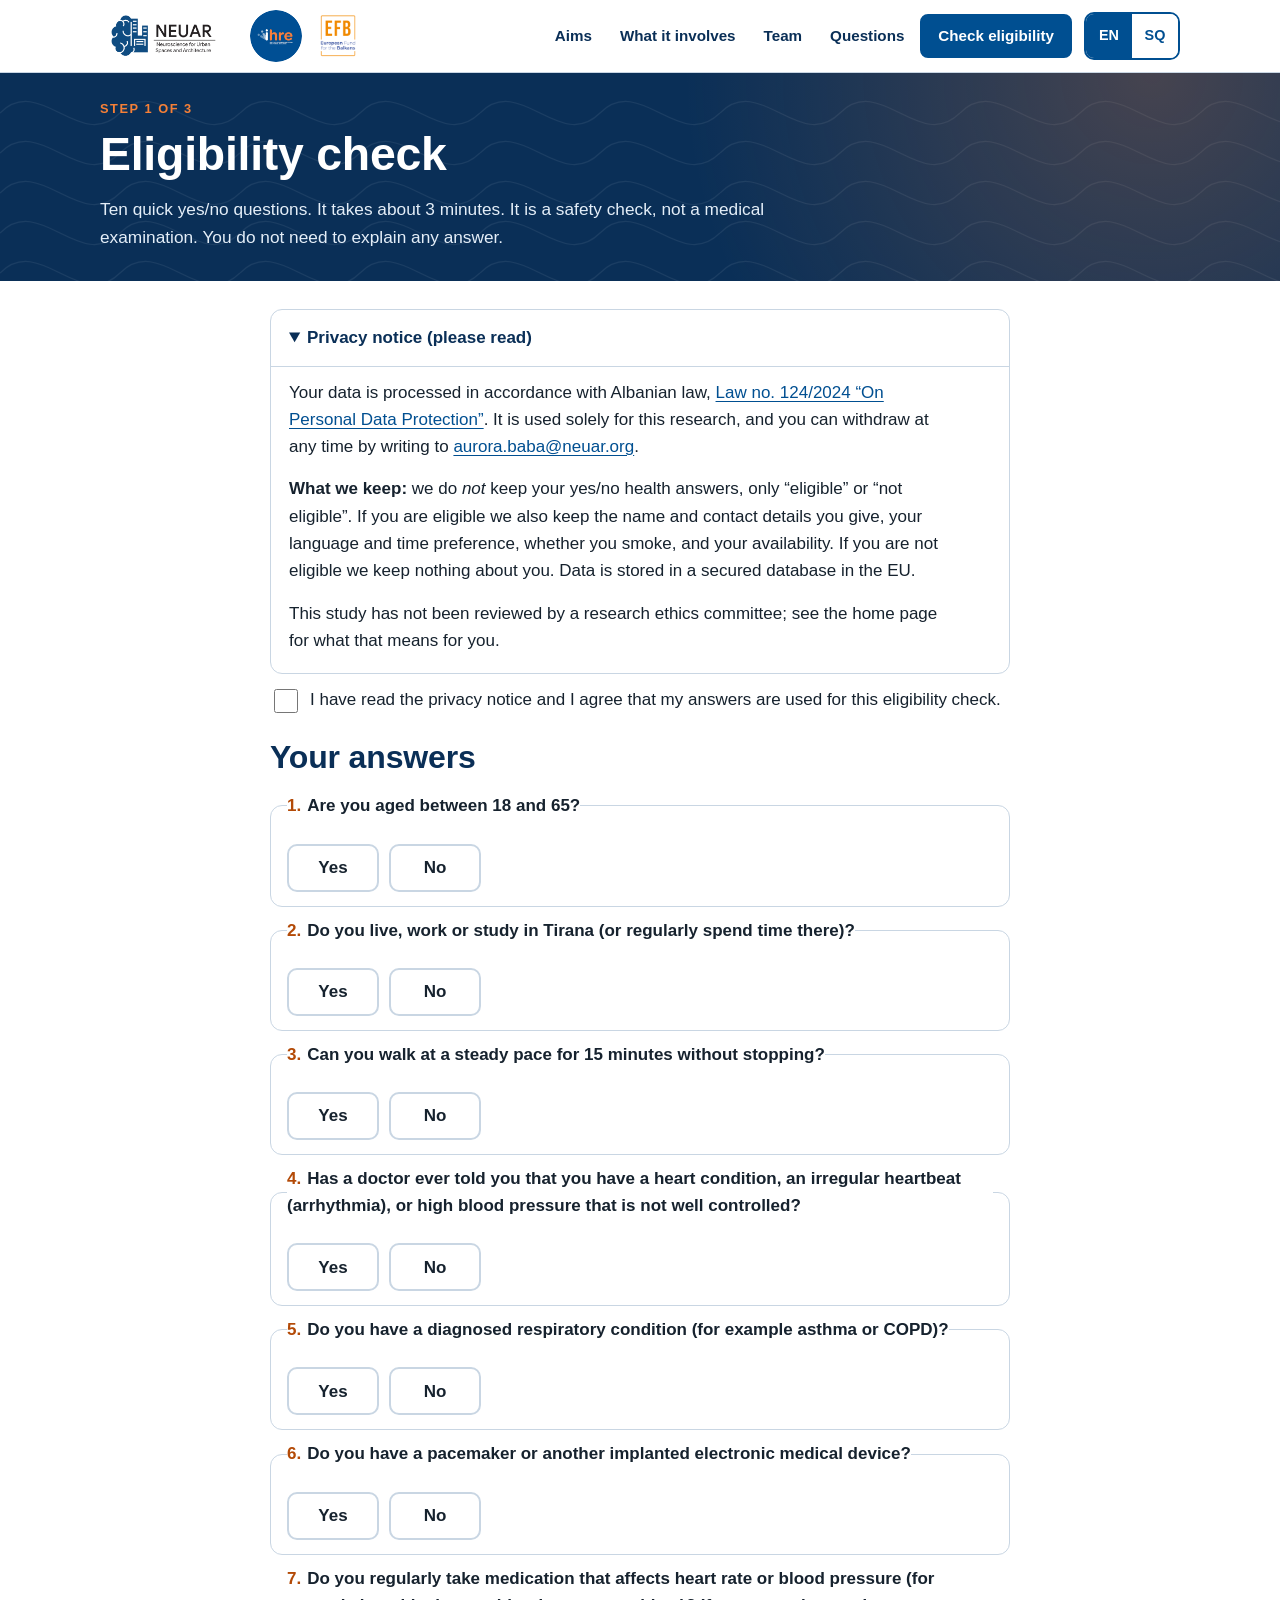
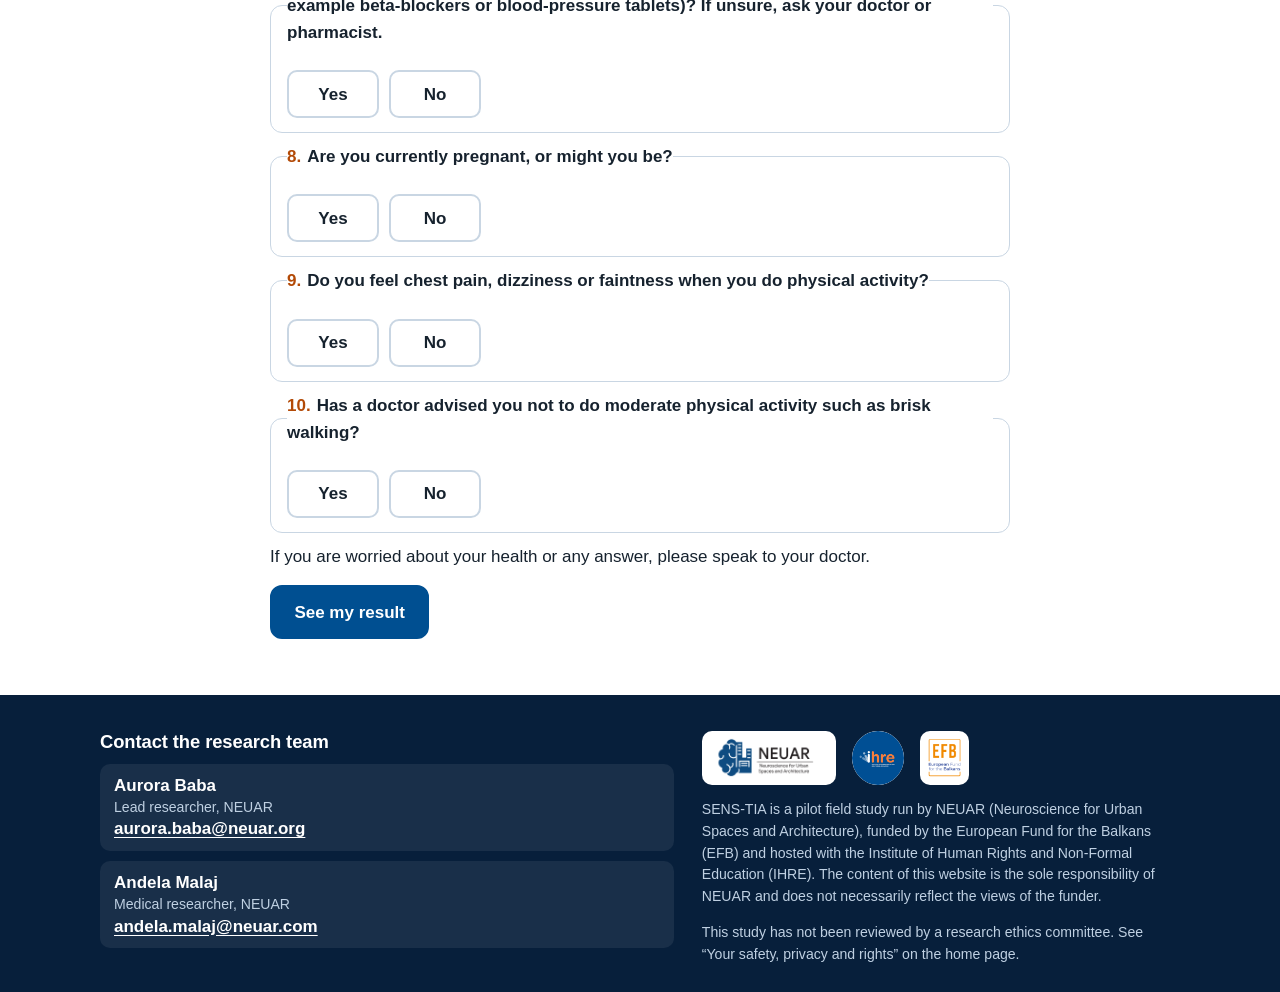
==== commit f39a04ef: "Add files via upload" ====
--- a/screening.html
+++ b/screening.html
@@ -5,24 +5,24 @@
 <meta name="viewport" content="width=device-width, initial-scale=1">
 <title data-en="Check eligibility | SENS-TIA" data-sq="Kontrolloni përshtatshmërinë | SENS-TIA">Check eligibility | SENS-TIA</title>
 <meta name="description" content="A short, private eligibility check for the SENS-TIA walking study in Tirana.">
-<meta name="theme-color" content="#004F91">
+<meta name="theme-color" content="#0A2F57">
+<meta property="og:type" content="website">
 <meta property="og:title" content="Check eligibility | SENS-TIA"><meta property="og:description" content="A short, private eligibility check for the SENS-TIA walking study in Tirana."><meta property="og:image" content="assets/img/share.png">
 <link rel="icon" href="assets/img/favicon.svg" type="image/svg+xml">
-<link rel="preload" href="assets/fonts/roboto-latin-400-normal.woff2" as="font" type="font/woff2" crossorigin>
 <link rel="stylesheet" href="assets/style.css">
 </head><body>
 <a class="skip" href="#main"><span lang="en" data-l="en">Skip to main content</span><span lang="sq" data-l="sq">Kalo te përmbajtja kryesore</span></a>
 <header class="top">
  <div class="wrap">
   <div class="logos">
-   <a href="index.html" aria-label="NEUAR, SENS-TIA home"><img src="assets/img/neuar.png" alt="NEUAR, Neuroscience for Urban Spaces and Architecture" width="140" height="48"></a>
-   <img class="round" src="assets/img/ihre.png" alt="IHRE, Institute of Human Rights and Non-Formal Education" width="54" height="54">
-   <img src="assets/img/efb.png" alt="EFB, European Fund for the Balkans" width="42" height="48">
+   <a href="index.html" aria-label="NEUAR, SENS-TIA home"><img src="assets/img/neuar.png" alt="NEUAR, Neuroscience for Urban Spaces and Architecture" width="134" height="46"></a>
+   <img class="round" src="assets/img/ihre.png" alt="IHRE, Institute of Human Rights and Non-Formal Education" width="52" height="52">
+   <img src="assets/img/efb.png" alt="EFB, European Fund for the Balkans" width="41" height="46">
   </div>
   <nav class="main" aria-label="Main">
-   <a href="index.html#study"><span lang="en" data-l="en">The study</span><span lang="sq" data-l="sq">Studimi</span></a>
+   <a href="index.html#aims"><span lang="en" data-l="en">Aims</span><span lang="sq" data-l="sq">Qëllimet</span></a>
    <a href="index.html#involves"><span lang="en" data-l="en">What it involves</span><span lang="sq" data-l="sq">Çfarë përfshin</span></a>
-   <a href="index.html#who"><span lang="en" data-l="en">Who we are</span><span lang="sq" data-l="sq">Kush jemi</span></a>
+   <a href="index.html#team"><span lang="en" data-l="en">Team</span><span lang="sq" data-l="sq">Ekipi</span></a>
    <a href="index.html#faq"><span lang="en" data-l="en">Questions</span><span lang="sq" data-l="sq">Pyetje</span></a>
    <a class="btn" style="min-height:44px;padding:.4rem 1rem" href="screening.html" aria-current="page"><span lang="en" data-l="en">Check eligibility</span><span lang="sq" data-l="sq">Kontrollo përshtatshmërinë</span></a>
    <div class="lang" role="group" aria-label="Language / Gjuha"><button type="button" data-set="en" aria-pressed="true" lang="en">EN</button><button type="button" data-set="sq" aria-pressed="false" lang="sq">SQ</button></div>
@@ -30,14 +30,14 @@
  </div>
 </header>
 <main id="main">
-<section class="hero" style="padding-bottom:20px"><div class="wrap">
+<section class="pagehero"><div class="wrap">
  <p class="eyebrow"><span lang="en" data-l="en">Step 1 of 3</span><span lang="sq" data-l="sq">Hapi 1 nga 3</span></p>
  <h1><span lang="en" data-l="en">Eligibility check</span><span lang="sq" data-l="sq">Kontrolli i përshtatshmërisë</span></h1>
  <p class="lede"><span lang="en" data-l="en">Ten quick yes/no questions. It takes about 3 minutes. It is a safety check, not a medical examination. You do not need to explain any answer.</span><span lang="sq" data-l="sq">Dhjetë pyetje të shpejta po/jo. Zgjat rreth 3 minuta. Është kontroll sigurie, jo ekzaminim mjekësor. Nuk keni nevojë të shpjegoni asnjë përgjigje.</span></p>
 </div></section>
-<section style="padding-top:20px"><div class="wrap formbox">
+<section style="padding:28px 0 56px"><div class="wrap formbox">
  <p class="testmode" id="testmode" hidden><strong>TEST MODE</strong> · The database is not connected yet. Nothing is saved.</p>
- <details open><summary><span lang="en" data-l="en">Privacy notice (please read)</span><span lang="sq" data-l="sq">Njoftimi i privatësisë (ju lutemi lexojeni)</span></summary><div class="in"><div lang="en" data-l="en"><p><strong>Who:</strong> NEUAR, Tirana, [data controller details]. <strong>Why:</strong> to decide whether the walking study is safe and suitable for you, and to contact you if it is. <strong>What we keep:</strong> we do <em>not</em> keep your yes/no health answers, only “eligible” or “not eligible”. If you are eligible we also keep the name and contact details you give, your language and time preference, whether you smoke, and your availability. If you are not eligible we keep nothing about you.</p><p><strong>Where:</strong> a secured database in the EU (Supabase). <strong>How long:</strong> until the study ends, then deleted or anonymised [confirm]. <strong>Your rights:</strong> to access, correct or delete your data and to withdraw at any time, by writing to <a data-contact="CONTACT_EMAIL" href="#">[contact email]</a>. This study has not been reviewed by a research ethics committee.</p></div><div lang="sq" data-l="sq"><p><strong>Kush:</strong> NEUAR, Tiranë, [të dhënat e kontrolluesit]. <strong>Pse:</strong> për të vendosur nëse studimi është i sigurt dhe i përshtatshëm për ju dhe për t’ju kontaktuar nëse është. <strong>Çfarë ruajmë:</strong> <em>nuk</em> i ruajmë përgjigjet po/jo për shëndetin, vetëm “i përshtatshëm” ose “jo i përshtatshëm”. Nëse jeni i përshtatshëm ruajmë edhe emrin dhe kontaktin që jepni, gjuhën dhe orarin e preferuar, nëse pini duhan dhe disponueshmërinë. Nëse nuk jeni i përshtatshëm nuk ruajmë asgjë për ju.</p><p><strong>Ku:</strong> një bazë të dhënash e sigurt në BE (Supabase). <strong>Sa kohë:</strong> deri në fund të studimit, pastaj fshihen ose anonimizohen [konfirmoni]. <strong>Të drejtat tuaja:</strong> të aksesoni, korrigjoni ose fshini të dhënat dhe të tërhiqeni në çdo kohë, duke shkruar te <a data-contact="CONTACT_EMAIL" href="#">[email kontakti]</a>. Ky studim nuk është shqyrtuar nga një komitet etik kërkimor.</p></div></div></details>
+ <details open><summary><span lang="en" data-l="en">Privacy notice (please read)</span><span lang="sq" data-l="sq">Njoftimi i privatësisë (ju lutemi lexojeni)</span></summary><div class="in"><div lang="en" data-l="en"><p>Your data is processed in accordance with Albanian law, <a href="https://idp.al/wp-content/uploads/2025/04/Law-no.124-2024-DP.pdf" target="_blank" rel="noopener">Law no. 124/2024 “On Personal Data Protection”</a>. It is used solely for this research, and you can withdraw at any time by writing to <a data-contact="CONTACT_EMAIL" href="#">[contact email]</a>.</p><p><strong>What we keep:</strong> we do <em>not</em> keep your yes/no health answers, only “eligible” or “not eligible”. If you are eligible we also keep the name and contact details you give, your language and time preference, whether you smoke, and your availability. If you are not eligible we keep nothing about you. Data is stored in a secured database in the EU.</p><p>This study has not been reviewed by a research ethics committee; see the home page for what that means for you.</p></div><div lang="sq" data-l="sq"><p>Të dhënat tuaja përpunohen sipas ligjit shqiptar, <a href="https://idp.al/wp-content/uploads/2025/04/Law-no.124-2024-DP.pdf" target="_blank" rel="noopener">Ligji nr. 124/2024 “Për mbrojtjen e të dhënave personale”</a>. Ato përdoren vetëm për këtë kërkim dhe mund të tërhiqeni në çdo kohë duke shkruar te <a data-contact="CONTACT_EMAIL" href="#">[email kontakti]</a>.</p><p><strong>Çfarë ruajmë:</strong> <em>nuk</em> i ruajmë përgjigjet po/jo për shëndetin, vetëm “i përshtatshëm” ose “jo i përshtatshëm”. Nëse jeni i përshtatshëm ruajmë edhe emrin dhe kontaktin që jepni, gjuhën dhe orarin e preferuar, nëse pini duhan dhe disponueshmërinë. Nëse nuk jeni i përshtatshëm nuk ruajmë asgjë për ju. Të dhënat ruhen në një bazë të sigurt në BE.</p><p>Ky studim nuk është shqyrtuar nga një komitet etik kërkimor; shihni faqen kryesore për çfarë do të thotë kjo për ju.</p></div></div></details>
  <div class="summary" id="summary" role="alert" tabindex="-1"><strong><span lang="en" data-l="en">Please fix the following:</span><span lang="sq" data-l="sq">Ju lutemi korrigjoni sa vijon:</span></strong><ul id="summary-list"></ul></div>
  <form id="screen" novalidate autocomplete="on">
   <div class="hp" aria-hidden="true"><label>Website<input type="text" id="website" name="website" tabindex="-1" autocomplete="off"></label></div>
@@ -82,8 +82,8 @@
    <h2><span lang="en" data-l="en">Good news: you may be eligible</span><span lang="sq" data-l="sq">Lajm i mirë: mund të jeni i përshtatshëm</span></h2>
    <p><span lang="en" data-l="en">Please leave your details so we can send you the information sheet and consent form. You are not committing to anything yet.</span><span lang="sq" data-l="sq">Ju lutemi lini të dhënat tuaja që t’ju dërgojmë fletën e informacionit dhe formularin e pëlqimit. Nuk keni marrë ende asnjë angazhim.</span></p>
    <div class="field"><label class="l" for="name"><span lang="en" data-l="en">Your name</span><span lang="sq" data-l="sq">Emri juaj</span></label><input type="text" id="name" name="name" autocomplete="name"></div>
-   <div class="field"><label class="l" for="email"><span lang="en" data-l="en">Email</span><span lang="sq" data-l="sq">Email</span></label><span class="hint"><span lang="en" data-l="en">Email or phone is enough; both is better.</span><span lang="sq" data-l="sq">Mjafton email ose telefon; të dyja është më mirë.</span></span><input type="email" id="email" name="email" autocomplete="email"></div>
-   <div class="field"><label class="l" for="phone"><span lang="en" data-l="en">Phone (optional if you gave an email)</span><span lang="sq" data-l="sq">Telefon (opsional nëse dhatë email)</span></label><input type="tel" id="phone" name="phone" autocomplete="tel"></div>
+   <div class="field"><label class="l" for="email"><span lang="en" data-l="en">Email</span><span lang="sq" data-l="sq">Email</span></label><span class="hint"><span lang="en" data-l="en">We will write to you at this address to confirm your time slots.</span><span lang="sq" data-l="sq">Do t’ju shkruajmë në këtë adresë për të konfirmuar orarin tuaj.</span></span><input type="email" id="email" name="email" autocomplete="email"></div>
+   <div class="field"><label class="l" for="phone"><span lang="en" data-l="en">Phone (optional)</span><span lang="sq" data-l="sq">Telefon (opsional)</span></label><input type="tel" id="phone" name="phone" autocomplete="tel"></div>
    <div class="field"><label class="l" for="language"><span lang="en" data-l="en">Language for materials and instructions</span><span lang="sq" data-l="sq">Gjuha e materialeve dhe udhëzimeve</span></label><select id="language" name="language"><option value="sq">Shqip</option><option value="en">English</option></select></div>
    <div class="field"><label class="l" for="time_pref"><span lang="en" data-l="en">Which time of day suits you best?</span><span lang="sq" data-l="sq">Cila pjesë e ditës ju përshtatet më mirë?</span></label><select id="time_pref" name="time_pref"><option value="morning"><span lang="en" data-l="en">Morning</span><span lang="sq" data-l="sq">Mëngjes</span></option><option value="midday"><span lang="en" data-l="en">Midday</span><span lang="sq" data-l="sq">Mesditë</span></option><option value="afternoon"><span lang="en" data-l="en">Afternoon</span><span lang="sq" data-l="sq">Pasdite</span></option></select></div>
    <fieldset class="q"><legend><span lang="en" data-l="en">Do you currently smoke (including vaping)? For information only; it does not exclude you.</span><span lang="sq" data-l="sq">A pini duhan aktualisht (përfshirë cigaren elektronike)? Vetëm për informim; nuk ju përjashton.</span></legend>
@@ -97,7 +97,7 @@
  </form>
 
  <div class="result ok" id="res-ok" role="status"><h2><span lang="en" data-l="en">Thank you, you may be eligible</span><span lang="sq" data-l="sq">Faleminderit, mund të jeni i përshtatshëm</span></h2>
-  <div lang="en" data-l="en"><p>We will contact you within [2–3 days] with the participant information sheet and the consent form. Please read them carefully; you can ask us anything. Nothing starts until you have given consent.</p><p>If you do not hear from us, write to <a data-contact="CONTACT_EMAIL" href="#">[contact email]</a>.</p></div><div lang="sq" data-l="sq"><p>Do t’ju kontaktojmë brenda [2–3 ditësh] me fletën e informacionit dhe formularin e pëlqimit. Lexojini me kujdes; mund të na pyesni çfarëdo. Asgjë nuk fillon pa dhënë pëlqimin.</p><p>Nëse nuk merrni lajm nga ne, shkruani te <a data-contact="CONTACT_EMAIL" href="#">[email kontakti]</a>.</p></div></div>
+  <div lang="en" data-l="en"><p>We will email you shortly to confirm your time slots and to send the participant information sheet and consent form. Please check your spam folder. Read the documents carefully; you can ask us anything. Nothing starts until you have given consent.</p><p>Questions? Write to <a data-contact="CONTACT_EMAIL" href="#">[contact email]</a>.</p></div><div lang="sq" data-l="sq"><p>Së shpejti do t’ju shkruajmë me email për të konfirmuar orarin tuaj dhe për t’ju dërguar fletën e informacionit dhe formularin e pëlqimit. Kontrolloni edhe dosjen e spamit. Lexojini dokumentet me kujdes; mund të na pyesni çfarëdo. Asgjë nuk fillon pa dhënë pëlqimin.</p><p>Pyetje? Shkruani te <a data-contact="CONTACT_EMAIL" href="#">[email kontakti]</a>.</p></div></div>
  <div class="result no" id="res-no" role="status"><h2><span lang="en" data-l="en">Thank you for your interest</span><span lang="sq" data-l="sq">Faleminderit për interesimin</span></h2>
   <div lang="en" data-l="en"><p>Based on the study criteria we cannot include you in this particular study. This is not a medical judgement and does not mean anything is wrong. If you have any health concerns, please speak to your doctor. Follow NEUAR for the results and the public workshop.</p><p><a class="btn ghost" href="index.html">Back to the home page</a></p></div><div lang="sq" data-l="sq"><p>Bazuar në kriteret e studimit nuk mund t’ju përfshijmë në këtë studim. Nuk është gjykim mjekësor dhe nuk do të thotë se diçka nuk shkon. Nëse keni shqetësime shëndetësore, flisni me mjekun tuaj. Ndiqni NEUAR për rezultatet dhe punëtorinë publike.</p><p><a class="btn ghost" href="index.html">Kthehu në faqen kryesore</a></p></div></div>
  <div class="result no" id="res-err" role="alert" style="border-color:var(--err);background:var(--err-bg)"><h2><span lang="en" data-l="en">Something went wrong</span><span lang="sq" data-l="sq">Diçka shkoi keq</span></h2>
@@ -105,16 +105,24 @@
 </div></section>
 </main><footer>
  <div class="wrap">
-  <h2><span lang="en" data-l="en">Contact</span><span lang="sq" data-l="sq">Kontakt</span></h2>
-  <p><span lang="en" data-l="en">Questions about the study? Write or call us:</span><span lang="sq" data-l="sq">Pyetje për studimin? Shkruani ose na telefononi:</span>
-   <a data-contact="CONTACT_EMAIL" href="#">[contact email]</a><span data-optional="CONTACT_PHONE"> · <a data-contact="CONTACT_PHONE" href="#">[phone]</a></span></p>
-  <div class="logos" style="margin-top:20px">
-   <img src="assets/img/neuar.png" alt="NEUAR" width="140" height="48">
-   <img class="round" src="assets/img/ihre.png" alt="IHRE" width="56" height="56">
-   <img src="assets/img/efb.png" alt="European Fund for the Balkans" width="50" height="56">
+  <div class="fgrid">
+   <div>
+    <h2><span lang="en" data-l="en">Contact the research team</span><span lang="sq" data-l="sq">Kontakti me ekipin kërkimor</span></h2>
+    <div class="contacts">
+     <div><b>Aurora Baba</b><span><span lang="en" data-l="en">Lead researcher, NEUAR</span><span lang="sq" data-l="sq">Studiuesja kryesore, NEUAR</span></span><a href="mailto:aurora.baba@neuar.org">aurora.baba@neuar.org</a></div>
+     <div><b>Andela Malaj</b><span><span lang="en" data-l="en">Medical researcher, NEUAR</span><span lang="sq" data-l="sq">Studiuese mjekësore, NEUAR</span></span><a href="mailto:andela.malaj@neuar.com">andela.malaj@neuar.com</a></div>
+    </div>
+   </div>
+   <div>
+    <div class="logos">
+     <img src="assets/img/neuar.png" alt="NEUAR" width="134" height="54">
+     <img class="round" src="assets/img/ihre.png" alt="IHRE" width="54" height="54">
+     <img src="assets/img/efb.png" alt="European Fund for the Balkans" width="48" height="54">
+    </div>
+    <small><span lang="en" data-l="en">SENS-TIA is a pilot field study run by NEUAR (Neuroscience for Urban Spaces and Architecture), funded by the European Fund for the Balkans (EFB) and hosted with the Institute of Human Rights and Non-Formal Education (IHRE). The content of this website is the sole responsibility of NEUAR and does not necessarily reflect the views of the funder.</span><span lang="sq" data-l="sq">SENS-TIA është një studim pilot në terren i zhvilluar nga NEUAR (Neuroscience for Urban Spaces and Architecture), i financuar nga Fondi Evropian për Ballkanin (EFB) dhe i pritur me Institutin e të Drejtave të Njeriut dhe Arsimit Joformal (IHRE). Përmbajtja e kësaj faqeje është përgjegjësi vetëm e NEUAR dhe nuk pasqyron domosdoshmërisht qëndrimet e financuesit.</span></small>
+    <small><span lang="en" data-l="en">This study has not been reviewed by a research ethics committee. See “Your safety, privacy and rights” on the home page.</span><span lang="sq" data-l="sq">Ky studim nuk është shqyrtuar nga një komitet etik kërkimor. Shihni “Siguria, privatësia dhe të drejtat tuaja” në faqen kryesore.</span></small>
+   </div>
   </div>
-  <small><span lang="en" data-l="en">SENS-TIA is a pilot field study run by NEUAR (Neuroscience for Urban Spaces and Architecture) with the Institute of Human Rights and Non-Formal Education (IHRE), funded by the European Fund for the Balkans (EFB). The content of this website is the sole responsibility of NEUAR and does not necessarily reflect the views of the funder. [Check the funder’s required wording.]</span><span lang="sq" data-l="sq">SENS-TIA është një studim pilot në terren i zhvilluar nga NEUAR (Neuroscience for Urban Spaces and Architecture) me Institutin e të Drejtave të Njeriut dhe Arsimit Joformal (IHRE), i financuar nga Fondi Evropian për Ballkanin (EFB). Përmbajtja e kësaj faqeje është përgjegjësi vetëm e NEUAR dhe nuk pasqyron domosdoshmërisht qëndrimet e financuesit. [Kontrolloni formulimin e kërkuar nga financuesi.]</span></small>
-  <small><span lang="en" data-l="en">This study has not been reviewed by a research ethics committee. See “Your safety, privacy and rights” on the home page.</span><span lang="sq" data-l="sq">Ky studim nuk është shqyrtuar nga një komitet etik kërkimor. Shihni “Siguria, privatësia dhe të drejtat tuaja” në faqen kryesore.</span></small>
  </div>
 </footer>
 <script src="assets/config.js"></script>
--- a/assets/style.css
+++ b/assets/style.css
@@ -1,155 +1,204 @@
-/* Roboto, self-hosted (open source, Apache 2.0) */
-@font-face{font-family:Roboto;font-weight:400;font-style:normal;font-display:swap;src:url(fonts/roboto-latin-ext-400-normal.woff2) format("woff2");unicode-range:U+0100-02BA,U+02BD-02C5,U+02C7-02CC,U+02CE-02D7,U+02DD-02FF,U+0304,U+0308,U+0329,U+1D00-1DBF,U+1E00-1E9F,U+1EF2-1EFF,U+2020,U+20A0-20AB,U+20AD-20C0,U+2113,U+2C60-2C7F,U+A720-A7FF}
-@font-face{font-family:Roboto;font-weight:400;font-style:normal;font-display:swap;src:url(fonts/roboto-latin-400-normal.woff2) format("woff2");unicode-range:U+0000-00FF,U+0131,U+0152-0153,U+02BB-02BC,U+02C6,U+02DA,U+02DC,U+0304,U+0308,U+0329,U+2000-206F,U+20AC,U+2122,U+2191,U+2193,U+2212,U+2215,U+FEFF,U+FFFD}
-@font-face{font-family:Roboto;font-weight:500;font-style:normal;font-display:swap;src:url(fonts/roboto-latin-ext-500-normal.woff2) format("woff2");unicode-range:U+0100-02BA,U+02BD-02C5,U+02C7-02CC,U+02CE-02D7,U+02DD-02FF,U+0304,U+0308,U+0329,U+1D00-1DBF,U+1E00-1E9F,U+1EF2-1EFF,U+2020,U+20A0-20AB,U+20AD-20C0,U+2113,U+2C60-2C7F,U+A720-A7FF}
-@font-face{font-family:Roboto;font-weight:500;font-style:normal;font-display:swap;src:url(fonts/roboto-latin-500-normal.woff2) format("woff2");unicode-range:U+0000-00FF,U+0131,U+0152-0153,U+02BB-02BC,U+02C6,U+02DA,U+02DC,U+0304,U+0308,U+0329,U+2000-206F,U+20AC,U+2122,U+2191,U+2193,U+2212,U+2215,U+FEFF,U+FFFD}
-@font-face{font-family:Roboto;font-weight:700;font-style:normal;font-display:swap;src:url(fonts/roboto-latin-ext-700-normal.woff2) format("woff2");unicode-range:U+0100-02BA,U+02BD-02C5,U+02C7-02CC,U+02CE-02D7,U+02DD-02FF,U+0304,U+0308,U+0329,U+1D00-1DBF,U+1E00-1E9F,U+1EF2-1EFF,U+2020,U+20A0-20AB,U+20AD-20C0,U+2113,U+2C60-2C7F,U+A720-A7FF}
-@font-face{font-family:Roboto;font-weight:700;font-style:normal;font-display:swap;src:url(fonts/roboto-latin-700-normal.woff2) format("woff2");unicode-range:U+0000-00FF,U+0131,U+0152-0153,U+02BB-02BC,U+02C6,U+02DA,U+02DC,U+0304,U+0308,U+0329,U+2000-206F,U+20AC,U+2122,U+2191,U+2193,U+2212,U+2215,U+FEFF,U+FFFD}
-
+/* Typeface: Arial (system font; falls back to Liberation Sans / Helvetica) */
 :root{
-  --blue-900:#0A2F57;   /* headings, footer */
-  --blue-700:#004F91;   /* IHRE / NEUAR blue: links, buttons (white on it = 8.9:1) */
-  --blue-100:#DCE9F6;
-  --blue-50:#F1F6FB;
-  --orange-500:#F68037; /* IHRE orange: decoration only, not for text on white */
-  --orange-700:#B34A07; /* orange for text on white (5.6:1) */
-  --orange-50:#FFF3EA;
-  --ink:#16222E;        /* body text (15:1) */
-  --muted:#4A5A6A;      /* secondary text (7:1) */
-  --line:#C9D6E3;
-  --white:#fff;
-  --ok:#0B6B3A; --ok-bg:#E7F5EC;
-  --err:#A31515; --err-bg:#FDECEC;
-  --radius:14px;
-  --maxw:1080px;
+  --blue-950:#071F3B; --blue-900:#0A2F57; --blue-700:#004F91; --blue-600:#0A63AE; --blue-100:#DCE9F6; --blue-50:#F1F6FB;
+  --orange-500:#F68037; --orange-700:#B34A07; --orange-50:#FFF3EA;
+  --green-700:#0B6B3A; --green-50:#E7F5EC;
+  --ink:#16222E; --muted:#44546A; --line:#C9D6E3; --white:#fff;
+  --ok:#0B6B3A; --ok-bg:#E7F5EC; --err:#A31515; --err-bg:#FDECEC;
+  --radius:14px; --maxw:1120px;
+  --font:Arial,"Liberation Sans",Helvetica,sans-serif;
 }
 *{box-sizing:border-box}
-html{scroll-behavior:smooth;scroll-padding-top:120px;-webkit-text-size-adjust:100%}
+html{scroll-behavior:smooth;scroll-padding-top:96px;-webkit-text-size-adjust:100%}
 @media (prefers-reduced-motion:reduce){html{scroll-behavior:auto}*{animation:none!important;transition:none!important}}
-body{margin:0;font-family:Roboto,system-ui,-apple-system,"Segoe UI",Arial,sans-serif;font-size:1.125rem;line-height:1.65;color:var(--ink);background:var(--white)}
-h1,h2,h3{color:var(--blue-900);line-height:1.2;margin:0 0 .6em;font-weight:700}
-h1{font-size:clamp(2rem,5vw,3rem);letter-spacing:-.01em}
-h2{font-size:clamp(1.55rem,3.2vw,2.1rem)}
-h3{font-size:1.25rem}
-p{margin:0 0 1em;max-width:68ch}
+body{margin:0;font-family:var(--font);font-size:1.0625rem;line-height:1.6;color:var(--ink);background:#fff}
+h1,h2,h3{color:var(--blue-900);line-height:1.18;margin:0 0 .5em;font-weight:700;letter-spacing:-.005em}
+h1{font-size:clamp(1.85rem,5.2vw,2.9rem)}
+h2{font-size:clamp(1.45rem,3.4vw,2rem)}
+h3{font-size:1.15rem}
+p{margin:0 0 .9em;max-width:70ch}
 a{color:var(--blue-700);text-underline-offset:3px}
 a:hover{color:var(--blue-900)}
 :focus-visible{outline:3px solid var(--orange-500);outline-offset:3px;border-radius:4px}
 .skip{position:absolute;left:-999px;top:0;background:var(--blue-900);color:#fff;padding:.8rem 1.1rem;z-index:100}
 .skip:focus{left:8px;top:8px}
 .wrap{max-width:var(--maxw);margin:0 auto;padding:0 20px}
-section{padding:clamp(40px,7vw,80px) 0}
+section{padding:clamp(30px,5vw,56px) 0}
 .alt{background:var(--blue-50)}
-.eyebrow{font-weight:500;text-transform:uppercase;letter-spacing:.1em;font-size:.85rem;color:var(--orange-700);margin:0 0 .6rem}
-
-/* language switching */
+.eyebrow{font-weight:700;text-transform:uppercase;letter-spacing:.12em;font-size:.8rem;color:var(--orange-700);margin:0 0 .5rem}
 html[data-lang="en"] [data-l="sq"],html[data-lang="sq"] [data-l="en"]{display:none!important}
 
 /* header */
 header.top{border-bottom:1px solid var(--line);background:#fff;position:relative;z-index:50}
 @media (min-width:821px){header.top{position:sticky;top:0}}
-.top .wrap{display:flex;align-items:center;gap:20px;min-height:76px;flex-wrap:wrap;padding-top:8px;padding-bottom:8px}
-.logos{display:flex;align-items:center;gap:20px}
-.logos img{display:block;height:48px;width:auto}
-.logos img.round{height:54px;width:54px;border-radius:50%}
-nav.main{margin-left:auto;display:flex;align-items:center;gap:6px;flex-wrap:wrap}
-nav.main a{padding:.55rem .8rem;border-radius:8px;text-decoration:none;color:var(--blue-900);font-weight:500;font-size:1rem}
+.top .wrap{display:flex;align-items:center;gap:18px;min-height:72px;padding-top:8px;padding-bottom:8px}
+.logos{display:flex;align-items:center;gap:16px}
+.logos img{display:block;height:46px;width:auto}
+.logos img.round{height:52px;width:52px;border-radius:50%}
+nav.main{margin-left:auto;display:flex;align-items:center;gap:4px}
+nav.main a{padding:.5rem .75rem;border-radius:8px;text-decoration:none;color:var(--blue-900);font-weight:700;font-size:.95rem}
 nav.main a:hover{background:var(--blue-50)}
 nav.main a.btn,nav.main a.btn:hover{color:#fff}
 nav.main a.btn:hover{background:var(--blue-900)}
-.lang{display:flex;border:2px solid var(--blue-700);border-radius:10px;overflow:hidden;margin-left:6px}
-.lang button{font:inherit;font-weight:500;font-size:.95rem;min-width:48px;min-height:44px;border:0;background:#fff;color:var(--blue-700);cursor:pointer}
+.lang{display:flex;border:2px solid var(--blue-700);border-radius:10px;overflow:hidden;margin-left:8px}
+.lang button{font:inherit;font-weight:700;font-size:.9rem;min-width:46px;min-height:44px;border:0;background:#fff;color:var(--blue-700);cursor:pointer}
 .lang button[aria-pressed="true"]{background:var(--blue-700);color:#fff}
 
 /* buttons */
-.btn{display:inline-flex;align-items:center;justify-content:center;gap:.5rem;min-height:52px;padding:.8rem 1.6rem;border-radius:12px;border:2px solid var(--blue-700);background:var(--blue-700);color:#fff;font:inherit;font-weight:700;text-decoration:none;cursor:pointer}
+.btn{display:inline-flex;align-items:center;justify-content:center;gap:.5rem;min-height:50px;padding:.7rem 1.4rem;border-radius:12px;border:2px solid var(--blue-700);background:var(--blue-700);color:#fff;font:inherit;font-weight:700;text-decoration:none;cursor:pointer}
 .btn:hover{background:var(--blue-900);border-color:var(--blue-900);color:#fff}
-.btn.ghost{background:#fff;color:var(--blue-700)}
-.btn.ghost:hover{background:var(--blue-50);color:var(--blue-900)}
-.btn.accent{background:var(--orange-500);border-color:var(--orange-500);color:var(--blue-900)}
-.btn.accent:hover{background:#ff9550;border-color:#ff9550;color:var(--blue-900)}
-.btns{display:flex;gap:14px;flex-wrap:wrap;margin-top:1.4rem}
+.btn.ghost{background:transparent;color:#fff;border-color:#fff}
+.btn.ghost:hover{background:rgba(255,255,255,.14);color:#fff}
+.btn.ghost.dark{color:var(--blue-700);border-color:var(--blue-700)}
+.btn.ghost.dark:hover{background:var(--blue-50);color:var(--blue-900)}
+.btn.accent{background:var(--orange-500);border-color:var(--orange-500);color:var(--blue-950)}
+.btn.accent:hover{background:#ff9550;border-color:#ff9550;color:var(--blue-950)}
+.btns{display:flex;gap:12px;flex-wrap:wrap;margin-top:1.2rem}
 
 /* hero */
-.hero{background:linear-gradient(180deg,var(--blue-50),#fff);padding-top:clamp(36px,6vw,72px)}
-.hero .grid{display:grid;grid-template-columns:1.1fr .9fr;gap:40px;align-items:center}
-.lede{font-size:1.25rem;color:var(--muted)}
-.facts{display:flex;gap:10px;flex-wrap:wrap;list-style:none;padding:0;margin:1.4rem 0 0}
-.facts li{background:#fff;border:1px solid var(--line);border-radius:999px;padding:.35rem .9rem;font-size:.95rem;color:var(--blue-900);font-weight:500}
-.hero svg{width:100%;height:auto;display:block}
-
-/* cards and grids */
-.cards{display:grid;grid-template-columns:repeat(auto-fit,minmax(240px,1fr));gap:20px;margin-top:1.6rem}
-.card{background:#fff;border:1px solid var(--line);border-radius:var(--radius);padding:24px;border-top:5px solid var(--blue-700)}
+.hero{background:var(--blue-900);background-image:radial-gradient(circle at 85% 20%,rgba(246,128,55,.22),transparent 38%),radial-gradient(circle at 10% 100%,rgba(10,99,174,.55),transparent 45%),url("img/pattern.svg");color:#fff;padding:clamp(28px,5vw,56px) 0 clamp(52px,7vw,84px);position:relative;overflow:hidden}
+.hero h1{color:#fff;max-width:20ch}
+.hero .eyebrow{color:var(--orange-500)}
+.hero .grid{display:grid;grid-template-columns:1.15fr .85fr;gap:36px;align-items:center}
+.hero .lede{font-size:1.15rem;color:#E4EEF8;max-width:56ch}
+.chips{display:flex;gap:8px;flex-wrap:wrap;list-style:none;padding:0;margin:1.1rem 0 0}
+.chips li{background:rgba(255,255,255,.12);border:1px solid rgba(255,255,255,.35);border-radius:999px;padding:.3rem .85rem;font-size:.9rem;font-weight:700;color:#fff}
+.chips li.pay{background:var(--orange-500);border-color:var(--orange-500);color:var(--blue-950)}
+.hero svg.art{width:100%;height:auto;display:block;filter:drop-shadow(0 18px 30px rgba(0,0,0,.35))}
+.statband{margin-top:-40px;position:relative;z-index:2}
+.stats{display:grid;grid-template-columns:repeat(4,1fr);gap:0;background:#fff;border:1px solid var(--line);border-radius:var(--radius);box-shadow:0 10px 30px rgba(10,47,87,.12);overflow:hidden}
+.stat{padding:18px 16px;text-align:center;border-right:1px solid var(--line)}
+.stat:last-child{border-right:0}
+.stat b{display:block;font-size:2rem;line-height:1;color:var(--blue-700)}
+.stat span{display:block;margin-top:6px;font-size:.9rem;color:var(--muted);font-weight:700}
+
+/* layout helpers */
+.two{display:grid;grid-template-columns:1.1fr .9fr;gap:32px;align-items:start}
+.cards{display:grid;grid-template-columns:repeat(auto-fit,minmax(230px,1fr));gap:16px;margin-top:1.2rem}
+.card{background:#fff;border:1px solid var(--line);border-radius:var(--radius);padding:20px;border-top:5px solid var(--blue-700)}
 .card.o{border-top-color:var(--orange-500)}
-.card h3{margin-bottom:.4em}
-.card p{margin-bottom:0;color:var(--ink)}
-.card svg{width:56px;height:56px;margin-bottom:12px}
-.steps{list-style:none;counter-reset:s;padding:0;margin:1.6rem 0 0;display:grid;gap:14px}
-.steps li{counter-increment:s;display:grid;grid-template-columns:48px 1fr;gap:16px;align-items:start;background:#fff;border:1px solid var(--line);border-radius:var(--radius);padding:16px 20px}
-.steps li::before{content:counter(s);display:grid;place-items:center;width:44px;height:44px;border-radius:50%;background:var(--blue-700);color:#fff;font-weight:700}
+.card.g{border-top-color:var(--green-700)}
+.card h3{margin-bottom:.3em}
+.card p{margin:0}
+.card svg{width:48px;height:48px;margin-bottom:10px}
+.aims{list-style:none;margin:0;padding:0;display:grid;gap:12px;counter-reset:a}
+.aims li{counter-increment:a;display:grid;grid-template-columns:40px 1fr;gap:14px;background:#fff;border:1px solid var(--line);border-left:5px solid var(--orange-500);border-radius:12px;padding:14px 16px}
+.aims li::before{content:counter(a);display:grid;place-items:center;width:36px;height:36px;border-radius:50%;background:var(--blue-700);color:#fff;font-weight:700}
+.aims b{color:var(--blue-900)}
+.callout{background:linear-gradient(135deg,var(--blue-700),var(--blue-900));color:#fff;border-radius:var(--radius);padding:22px 24px}
+.callout h3{color:#fff}
+.callout p{color:#E4EEF8;margin:0}
+.callout .tag{display:inline-block;background:var(--orange-500);color:var(--blue-950);font-weight:700;font-size:.78rem;letter-spacing:.08em;text-transform:uppercase;border-radius:999px;padding:.2rem .7rem;margin-bottom:.7rem}
+.places{display:grid;grid-template-columns:repeat(auto-fit,minmax(240px,1fr));gap:16px;margin-top:1.1rem}
+.place{border-radius:var(--radius);padding:20px;color:#fff;min-height:170px;display:flex;flex-direction:column;justify-content:flex-end;position:relative;overflow:hidden}
+.place svg{position:absolute;right:-6px;top:-6px;width:110px;height:110px;opacity:.9}
+.place h3{color:#fff;margin:0 0 .2em}
+.place p{margin:0;color:#fff;max-width:28ch}
+.p-road{background:linear-gradient(160deg,#0A2F57,#0A63AE)}
+.p-park{background:linear-gradient(160deg,#0B4F2C,#0B6B3A)}
+.p-lake{background:linear-gradient(160deg,#004F91,#1B7FC4)}
+.steps{list-style:none;counter-reset:s;padding:0;margin:1.1rem 0 0;display:grid;grid-template-columns:repeat(2,1fr);gap:12px}
+.steps li{counter-increment:s;display:grid;grid-template-columns:42px 1fr;gap:14px;align-items:start;background:#fff;border:1px solid var(--line);border-radius:var(--radius);padding:14px 16px}
+.steps li::before{content:counter(s);display:grid;place-items:center;width:38px;height:38px;border-radius:50%;background:var(--blue-700);color:#fff;font-weight:700}
 .steps strong{color:var(--blue-900)}
-.partners{display:grid;grid-template-columns:repeat(auto-fit,minmax(280px,1fr));gap:22px;margin-top:1.6rem}
-.partner{background:#fff;border:1px solid var(--line);border-radius:var(--radius);padding:24px;display:flex;flex-direction:column;gap:12px}
-.partner img{height:84px;width:auto;align-self:flex-start}
-.partner img.round{width:84px;border-radius:50%}
-.partner p{margin:0}
-.notice{border-left:6px solid var(--orange-500);background:var(--orange-50);padding:18px 22px;border-radius:0 var(--radius) var(--radius) 0;max-width:80ch}
+.partners{display:grid;grid-template-columns:repeat(auto-fit,minmax(280px,1fr));gap:16px;margin-top:1.1rem}
+.partner{background:#fff;border:1px solid var(--line);border-radius:var(--radius);padding:20px;display:flex;flex-direction:column;gap:8px;border-top:5px solid var(--blue-700)}
+.partner:nth-child(2){border-top-color:var(--orange-500)}
+.partner:nth-child(3){border-top-color:#3350A0}
+.partner .lg{height:76px;display:flex;align-items:center}
+.partner img{height:70px;width:auto}
+.partner img.round{width:70px;border-radius:50%}
+.partner p{margin:0;font-size:1rem}
+.team{display:grid;grid-template-columns:repeat(auto-fit,minmax(300px,1fr));gap:16px;margin-top:1.1rem}
+.person{background:#fff;border:1px solid var(--line);border-radius:var(--radius);padding:20px;display:grid;grid-template-columns:64px 1fr;gap:16px}
+.avatar{width:64px;height:64px;border-radius:50%;display:grid;place-items:center;background:var(--blue-700);color:#fff;font-weight:700;font-size:1.3rem}
+.person:nth-child(2) .avatar{background:var(--orange-500);color:var(--blue-950)}
+.person h3{margin:0}
+.person .role{color:var(--orange-700);font-weight:700;font-size:.9rem;margin:2px 0 6px}
+.person p{margin:0 0 6px;font-size:.98rem}
+.notice{border-left:6px solid var(--orange-500);background:var(--orange-50);padding:16px 20px;border-radius:0 var(--radius) var(--radius) 0}
 .notice p:last-child{margin-bottom:0}
-details{background:#fff;border:1px solid var(--line);border-radius:12px;margin:0 0 12px;max-width:80ch}
-summary{cursor:pointer;padding:16px 20px;font-weight:500;color:var(--blue-900);min-height:48px}
+.infocard{background:#fff;border:1px solid var(--line);border-radius:var(--radius);padding:18px 20px;border-top:5px solid var(--blue-700)}
+.infocard p:last-child{margin-bottom:0}
+.faqgrid{display:grid;grid-template-columns:repeat(2,1fr);gap:0 14px;align-items:start;margin-top:1rem}
+details{background:#fff;border:1px solid var(--line);border-radius:12px;margin:0 0 10px}
+summary{cursor:pointer;padding:14px 18px;font-weight:700;color:var(--blue-900);min-height:48px}
 details[open] summary{border-bottom:1px solid var(--line)}
-details .in{padding:14px 20px 6px}
-.docs{display:grid;grid-template-columns:repeat(auto-fit,minmax(260px,1fr));gap:16px;margin-top:1.2rem}
-.doc{display:block;background:#fff;border:1px solid var(--line);border-radius:12px;padding:18px 20px;text-decoration:none;color:var(--ink)}
+details .in{padding:12px 18px 4px}
+.docs{display:grid;grid-template-columns:repeat(auto-fit,minmax(260px,1fr));gap:14px;margin-top:1rem}
+.doc{display:grid;grid-template-columns:44px 1fr;gap:14px;align-items:center;background:#fff;border:1px solid var(--line);border-radius:12px;padding:16px 18px;text-decoration:none;color:var(--ink)}
 .doc:hover{border-color:var(--blue-700);background:var(--blue-50)}
-.doc strong{display:block;color:var(--blue-700);margin-bottom:4px}
-.doc span{font-size:.95rem;color:var(--muted)}
+.doc i{display:grid;place-items:center;width:44px;height:52px;border-radius:6px;background:var(--orange-500);color:var(--blue-950);font-style:normal;font-weight:700;font-size:.8rem}
+.doc strong{display:block;color:var(--blue-700)}
+.doc span{font-size:.92rem;color:var(--muted)}
+.cta{background:linear-gradient(135deg,var(--blue-700),var(--blue-900));color:#fff;padding:34px 0}
+.cta .wrap{display:flex;gap:20px;align-items:center;justify-content:space-between;flex-wrap:wrap}
+.cta h2{color:#fff;margin:0 0 .2em}
+.cta p{margin:0;color:#E4EEF8}
 
 /* form */
-.formbox{max-width:760px}
-fieldset{border:0;padding:0;margin:0 0 22px}
-.q{background:#fff;border:1px solid var(--line);border-radius:12px;padding:16px 18px;margin-bottom:12px}
-.q legend{padding:0;font-weight:500;color:var(--ink);margin-bottom:10px}
-.q .n{color:var(--orange-700);font-weight:700;margin-right:6px}
-.opts{display:flex;gap:12px;flex-wrap:wrap}
+.formbox{max-width:780px}
+fieldset{border:0;padding:0;margin:0 0 20px}
+.q{background:#fff;border:1px solid var(--line);border-radius:12px;padding:14px 16px;margin-bottom:10px}
+.q legend{padding:0;font-weight:700;color:var(--ink);margin-bottom:10px}
+.q .n{color:var(--orange-700);margin-right:6px}
+.opts{display:flex;gap:10px;flex-wrap:wrap}
 .opt{position:relative}
 .opt input{position:absolute;opacity:0;inset:0;width:100%;height:100%;margin:0;cursor:pointer}
-.opt label{display:inline-flex;align-items:center;gap:.5rem;min-height:48px;min-width:96px;padding:.5rem 1.1rem;border:2px solid var(--line);border-radius:10px;background:#fff;cursor:pointer;font-weight:500;justify-content:center}
+.opt label{display:inline-flex;align-items:center;gap:.5rem;min-height:48px;min-width:92px;padding:.5rem 1.1rem;border:2px solid var(--line);border-radius:10px;background:#fff;cursor:pointer;font-weight:700;justify-content:center}
 .opt input:checked+label{border-color:var(--blue-700);background:var(--blue-100);color:var(--blue-900)}
 .opt input:focus-visible+label{outline:3px solid var(--orange-500);outline-offset:2px}
-.field{margin-bottom:18px}
-.field label.l{display:block;font-weight:500;margin-bottom:6px;color:var(--blue-900)}
-.field .hint{display:block;font-size:.95rem;color:var(--muted);margin-bottom:6px}
-input[type=text],input[type=email],input[type=tel],select,textarea{width:100%;font:inherit;padding:.75rem .9rem;border:2px solid #7E92A6;border-radius:10px;background:#fff;color:var(--ink);min-height:50px}
+.field{margin-bottom:16px}
+.field label.l{display:block;font-weight:700;margin-bottom:6px;color:var(--blue-900)}
+.field .hint{display:block;font-size:.92rem;color:var(--muted);margin-bottom:6px}
+input[type=text],input[type=email],input[type=tel],select,textarea{width:100%;font:inherit;padding:.7rem .9rem;border:2px solid #7E92A6;border-radius:10px;background:#fff;color:var(--ink);min-height:50px}
 input:focus,select:focus,textarea:focus{border-color:var(--blue-700);outline:3px solid var(--blue-100)}
 .check{display:grid;grid-template-columns:28px 1fr;gap:12px;align-items:start;margin:12px 0}
-.check input{width:24px;height:24px;margin-top:4px;accent-color:var(--blue-700)}
-.err{color:var(--err);font-weight:500;margin:.4rem 0 0;display:none}
-.invalid .err{display:block}
+.check input{width:24px;height:24px;margin-top:3px;accent-color:var(--blue-700)}
 .invalid{outline:2px solid var(--err);outline-offset:3px;border-radius:10px}
-.summary{display:none;background:var(--err-bg);border:2px solid var(--err);border-radius:12px;padding:16px 20px;margin-bottom:20px;color:#5c0b0b}
+.summary{display:none;background:var(--err-bg);border:2px solid var(--err);border-radius:12px;padding:14px 18px;margin-bottom:18px;color:#5c0b0b}
 .summary.on{display:block}
-.summary a{color:#5c0b0b;font-weight:500}
-.result{display:none;border-radius:var(--radius);padding:24px 26px;margin-top:22px;max-width:760px}
+.summary a{color:#5c0b0b;font-weight:700}
+.result{display:none;border-radius:var(--radius);padding:22px 24px;margin-top:20px;max-width:780px}
 .result.on{display:block}
 .result.ok{background:var(--ok-bg);border:2px solid var(--ok)}
 .result.no{background:var(--blue-50);border:2px solid var(--blue-700)}
-.result h2{font-size:1.6rem}
-.testmode{background:var(--orange-50);border:2px dashed var(--orange-700);padding:10px 14px;border-radius:10px;margin:0 0 18px;font-size:.95rem}
+.result h2{font-size:1.5rem}
+.testmode{background:var(--orange-50);border:2px dashed var(--orange-700);padding:10px 14px;border-radius:10px;margin:0 0 16px;font-size:.95rem}
 .hp{position:absolute;left:-9999px;width:1px;height:1px;overflow:hidden}
-
-footer{background:var(--blue-900);color:#E8F0F8;padding:48px 0 32px}
+.pagehero{background:var(--blue-900);background-image:radial-gradient(circle at 90% 0,rgba(246,128,55,.25),transparent 40%),url("img/pattern.svg");color:#fff;padding:26px 0 30px}
+.pagehero h1{color:#fff;margin-bottom:.3em}
+.pagehero .lede{color:#E4EEF8;margin:0;font-size:1.08rem}
+.pagehero .eyebrow{color:var(--orange-500)}
+
+/* footer */
+footer{background:var(--blue-950);color:#E8F0F8;padding:36px 0 26px}
 footer a{color:#fff}
-footer .logos img{background:#fff;border-radius:10px;padding:6px;height:56px}
-footer .logos img.round{padding:0;height:56px}
-footer small{display:block;margin-top:20px;color:#C8D7E6;max-width:80ch;line-height:1.6;font-size:.95rem}
-footer h2{color:#fff;font-size:1.3rem}
-
-@media (max-width:820px){
-  .hero .grid{grid-template-columns:1fr}
-  .top .wrap{gap:10px}
-  nav.main{margin-left:0;width:100%}
-  .logos img{height:40px}.logos img.round{height:44px;width:44px}
+footer h2{color:#fff;font-size:1.15rem;margin-bottom:.7rem}
+.fgrid{display:grid;grid-template-columns:1.2fr 1fr;gap:28px}
+.contacts{display:grid;gap:10px}
+.contacts div{background:rgba(255,255,255,.07);border-radius:10px;padding:10px 14px;line-height:1.4}
+.contacts b{display:block;color:#fff}
+.contacts span{display:block;font-size:.88rem;color:#BFD0E2}
+.contacts a{font-weight:700;word-break:break-word}
+footer .logos img{background:#fff;border-radius:10px;padding:6px;height:54px}
+footer .logos img.round{padding:0;height:54px}
+footer small{display:block;margin-top:14px;color:#BFD0E2;max-width:80ch;line-height:1.55;font-size:.88rem}
+
+@media (max-width:860px){
+  .hero .grid,.two,.fgrid{grid-template-columns:1fr}
+  .hero svg.art{max-width:480px;margin:0 auto}
+  .steps,.faqgrid{grid-template-columns:1fr}
+  .stats{grid-template-columns:repeat(2,1fr)}
+  .stat:nth-child(2){border-right:0}
+  .stat:nth-child(-n+2){border-bottom:1px solid var(--line)}
+  nav.main a:not(.btn){display:none}
+  .top .wrap{flex-wrap:wrap;gap:10px}
+  .logos img{height:38px}.logos img.round{height:42px;width:42px}
 }
-@media print{header.top,nav,.btns,.lang{display:none}}
+@media (max-width:420px){
+  .logos{gap:10px}.logos img{height:32px}.logos img.round{height:36px;width:36px}
+  nav.main a.btn{padding:.4rem .7rem;font-size:.85rem;min-height:44px}
+  .lang{margin-left:4px}
+}
+@media print{header.top,nav,.btns,.lang,.cta{display:none}}
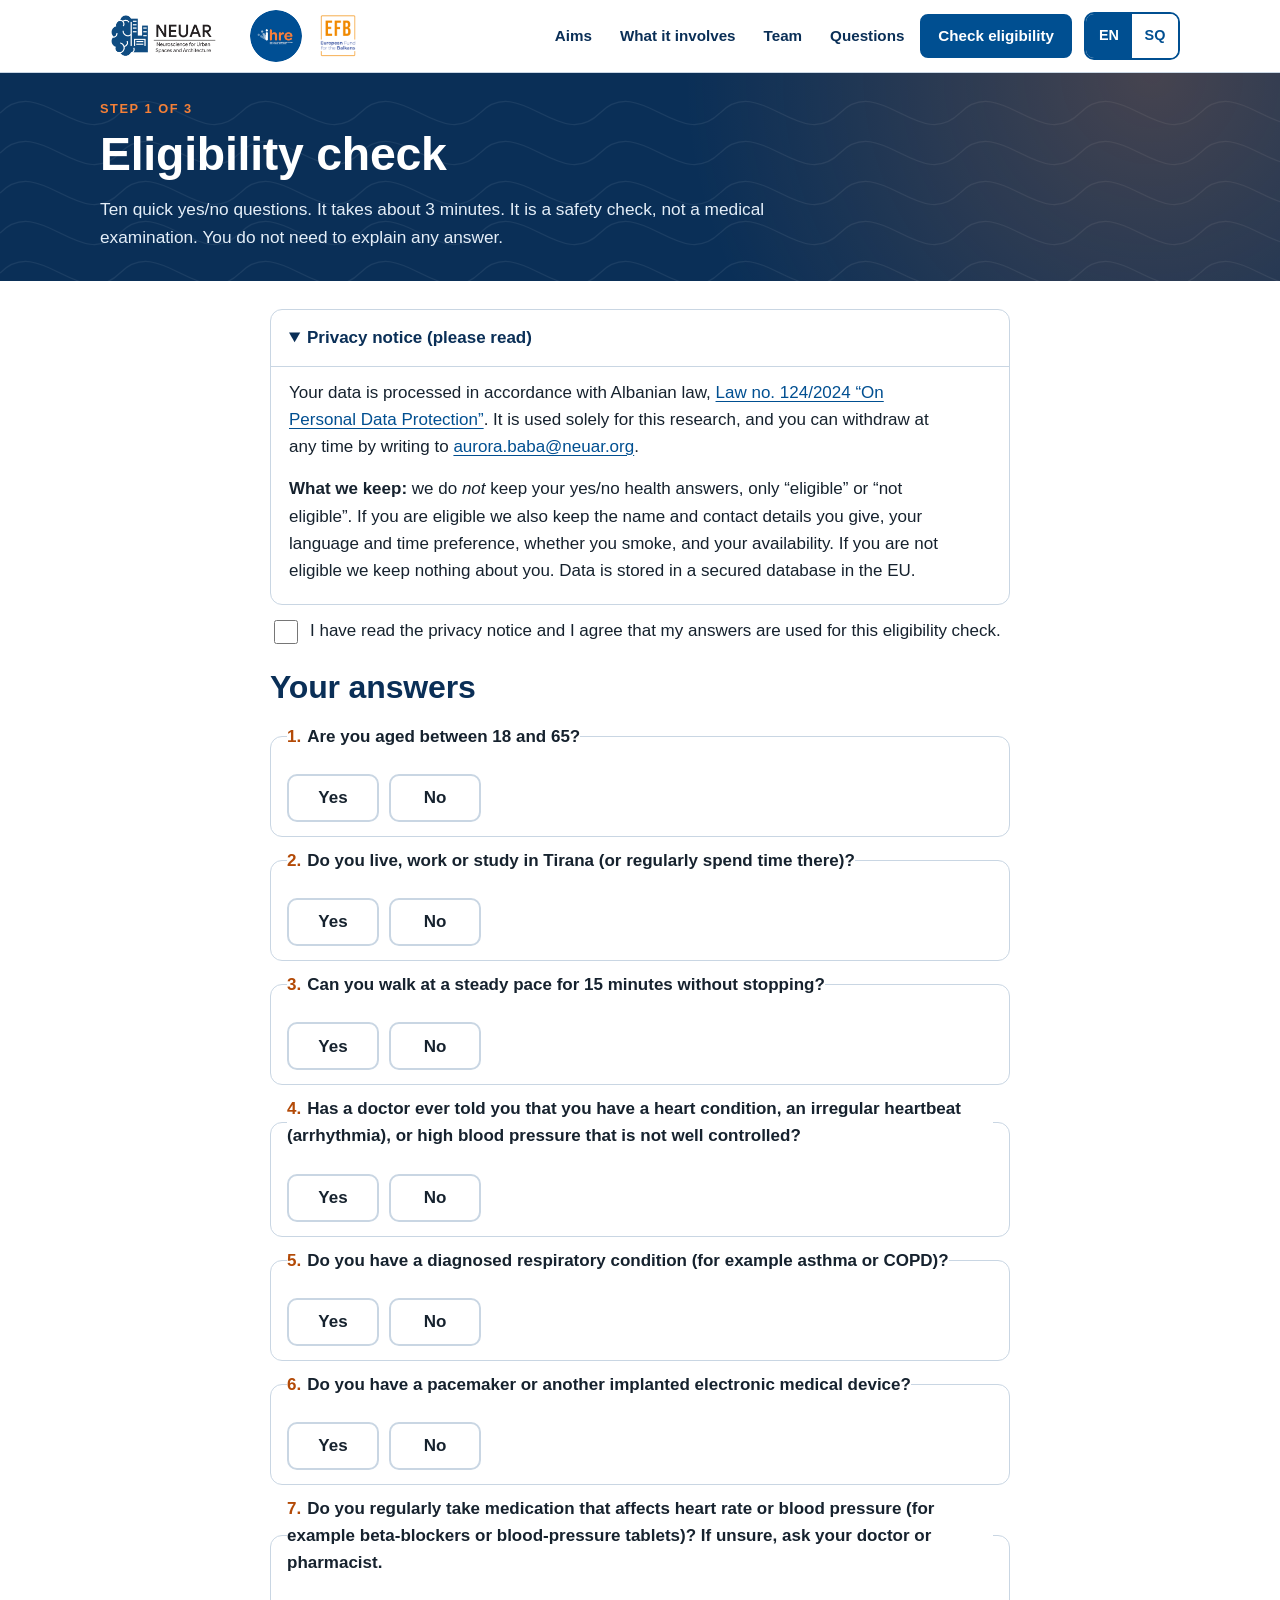
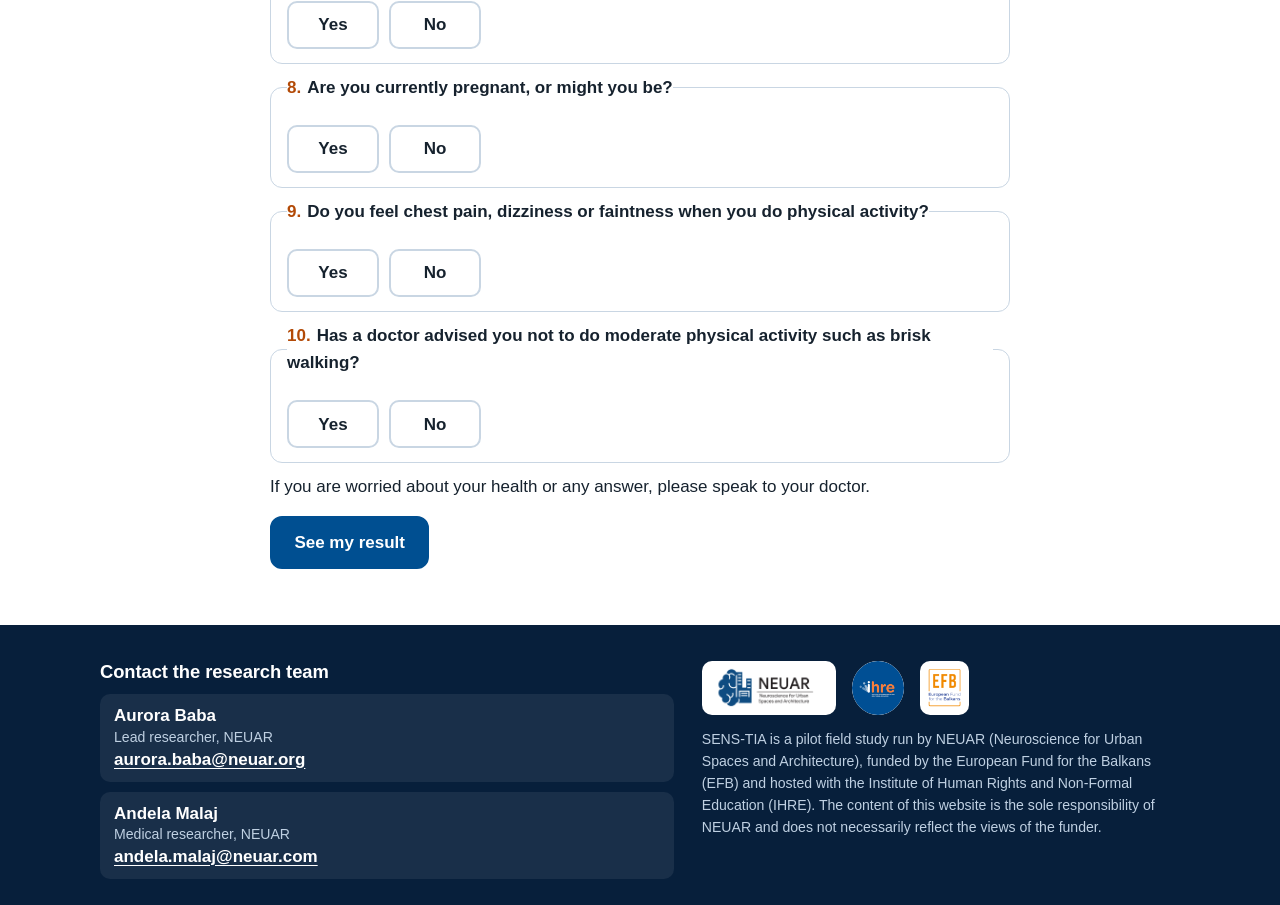
==== commit b59c4e8d: "Add files via upload" ====
--- a/screening.html
+++ b/screening.html
@@ -37,7 +37,7 @@
 </div></section>
 <section style="padding:28px 0 56px"><div class="wrap formbox">
  <p class="testmode" id="testmode" hidden><strong>TEST MODE</strong> · The database is not connected yet. Nothing is saved.</p>
- <details open><summary><span lang="en" data-l="en">Privacy notice (please read)</span><span lang="sq" data-l="sq">Njoftimi i privatësisë (ju lutemi lexojeni)</span></summary><div class="in"><div lang="en" data-l="en"><p>Your data is processed in accordance with Albanian law, <a href="https://idp.al/wp-content/uploads/2025/04/Law-no.124-2024-DP.pdf" target="_blank" rel="noopener">Law no. 124/2024 “On Personal Data Protection”</a>. It is used solely for this research, and you can withdraw at any time by writing to <a data-contact="CONTACT_EMAIL" href="#">[contact email]</a>.</p><p><strong>What we keep:</strong> we do <em>not</em> keep your yes/no health answers, only “eligible” or “not eligible”. If you are eligible we also keep the name and contact details you give, your language and time preference, whether you smoke, and your availability. If you are not eligible we keep nothing about you. Data is stored in a secured database in the EU.</p><p>This study has not been reviewed by a research ethics committee; see the home page for what that means for you.</p></div><div lang="sq" data-l="sq"><p>Të dhënat tuaja përpunohen sipas ligjit shqiptar, <a href="https://idp.al/wp-content/uploads/2025/04/Law-no.124-2024-DP.pdf" target="_blank" rel="noopener">Ligji nr. 124/2024 “Për mbrojtjen e të dhënave personale”</a>. Ato përdoren vetëm për këtë kërkim dhe mund të tërhiqeni në çdo kohë duke shkruar te <a data-contact="CONTACT_EMAIL" href="#">[email kontakti]</a>.</p><p><strong>Çfarë ruajmë:</strong> <em>nuk</em> i ruajmë përgjigjet po/jo për shëndetin, vetëm “i përshtatshëm” ose “jo i përshtatshëm”. Nëse jeni i përshtatshëm ruajmë edhe emrin dhe kontaktin që jepni, gjuhën dhe orarin e preferuar, nëse pini duhan dhe disponueshmërinë. Nëse nuk jeni i përshtatshëm nuk ruajmë asgjë për ju. Të dhënat ruhen në një bazë të sigurt në BE.</p><p>Ky studim nuk është shqyrtuar nga një komitet etik kërkimor; shihni faqen kryesore për çfarë do të thotë kjo për ju.</p></div></div></details>
+ <details open><summary><span lang="en" data-l="en">Privacy notice (please read)</span><span lang="sq" data-l="sq">Njoftimi i privatësisë (ju lutemi lexojeni)</span></summary><div class="in"><div lang="en" data-l="en"><p>Your data is processed in accordance with Albanian law, <a href="https://idp.al/wp-content/uploads/2025/04/Law-no.124-2024-DP.pdf" target="_blank" rel="noopener">Law no. 124/2024 “On Personal Data Protection”</a>. It is used solely for this research, and you can withdraw at any time by writing to <a data-contact="CONTACT_EMAIL" href="#">[contact email]</a>.</p><p><strong>What we keep:</strong> we do <em>not</em> keep your yes/no health answers, only “eligible” or “not eligible”. If you are eligible we also keep the name and contact details you give, your language and time preference, whether you smoke, and your availability. If you are not eligible we keep nothing about you. Data is stored in a secured database in the EU.</p></div><div lang="sq" data-l="sq"><p>Të dhënat tuaja përpunohen sipas ligjit shqiptar, <a href="https://idp.al/wp-content/uploads/2025/04/Law-no.124-2024-DP.pdf" target="_blank" rel="noopener">Ligji nr. 124/2024 “Për mbrojtjen e të dhënave personale”</a>. Ato përdoren vetëm për këtë kërkim dhe mund të tërhiqeni në çdo kohë duke shkruar te <a data-contact="CONTACT_EMAIL" href="#">[email kontakti]</a>.</p><p><strong>Çfarë ruajmë:</strong> <em>nuk</em> i ruajmë përgjigjet po/jo për shëndetin, vetëm “i përshtatshëm” ose “jo i përshtatshëm”. Nëse jeni i përshtatshëm ruajmë edhe emrin dhe kontaktin që jepni, gjuhën dhe orarin e preferuar, nëse pini duhan dhe disponueshmërinë. Nëse nuk jeni i përshtatshëm nuk ruajmë asgjë për ju. Të dhënat ruhen në një bazë të sigurt në BE.</p></div></div></details>
  <div class="summary" id="summary" role="alert" tabindex="-1"><strong><span lang="en" data-l="en">Please fix the following:</span><span lang="sq" data-l="sq">Ju lutemi korrigjoni sa vijon:</span></strong><ul id="summary-list"></ul></div>
  <form id="screen" novalidate autocomplete="on">
   <div class="hp" aria-hidden="true"><label>Website<input type="text" id="website" name="website" tabindex="-1" autocomplete="off"></label></div>
@@ -120,7 +120,6 @@
      <img src="assets/img/efb.png" alt="European Fund for the Balkans" width="48" height="54">
     </div>
     <small><span lang="en" data-l="en">SENS-TIA is a pilot field study run by NEUAR (Neuroscience for Urban Spaces and Architecture), funded by the European Fund for the Balkans (EFB) and hosted with the Institute of Human Rights and Non-Formal Education (IHRE). The content of this website is the sole responsibility of NEUAR and does not necessarily reflect the views of the funder.</span><span lang="sq" data-l="sq">SENS-TIA është një studim pilot në terren i zhvilluar nga NEUAR (Neuroscience for Urban Spaces and Architecture), i financuar nga Fondi Evropian për Ballkanin (EFB) dhe i pritur me Institutin e të Drejtave të Njeriut dhe Arsimit Joformal (IHRE). Përmbajtja e kësaj faqeje është përgjegjësi vetëm e NEUAR dhe nuk pasqyron domosdoshmërisht qëndrimet e financuesit.</span></small>
-    <small><span lang="en" data-l="en">This study has not been reviewed by a research ethics committee. See “Your safety, privacy and rights” on the home page.</span><span lang="sq" data-l="sq">Ky studim nuk është shqyrtuar nga një komitet etik kërkimor. Shihni “Siguria, privatësia dhe të drejtat tuaja” në faqen kryesore.</span></small>
    </div>
   </div>
  </div>
